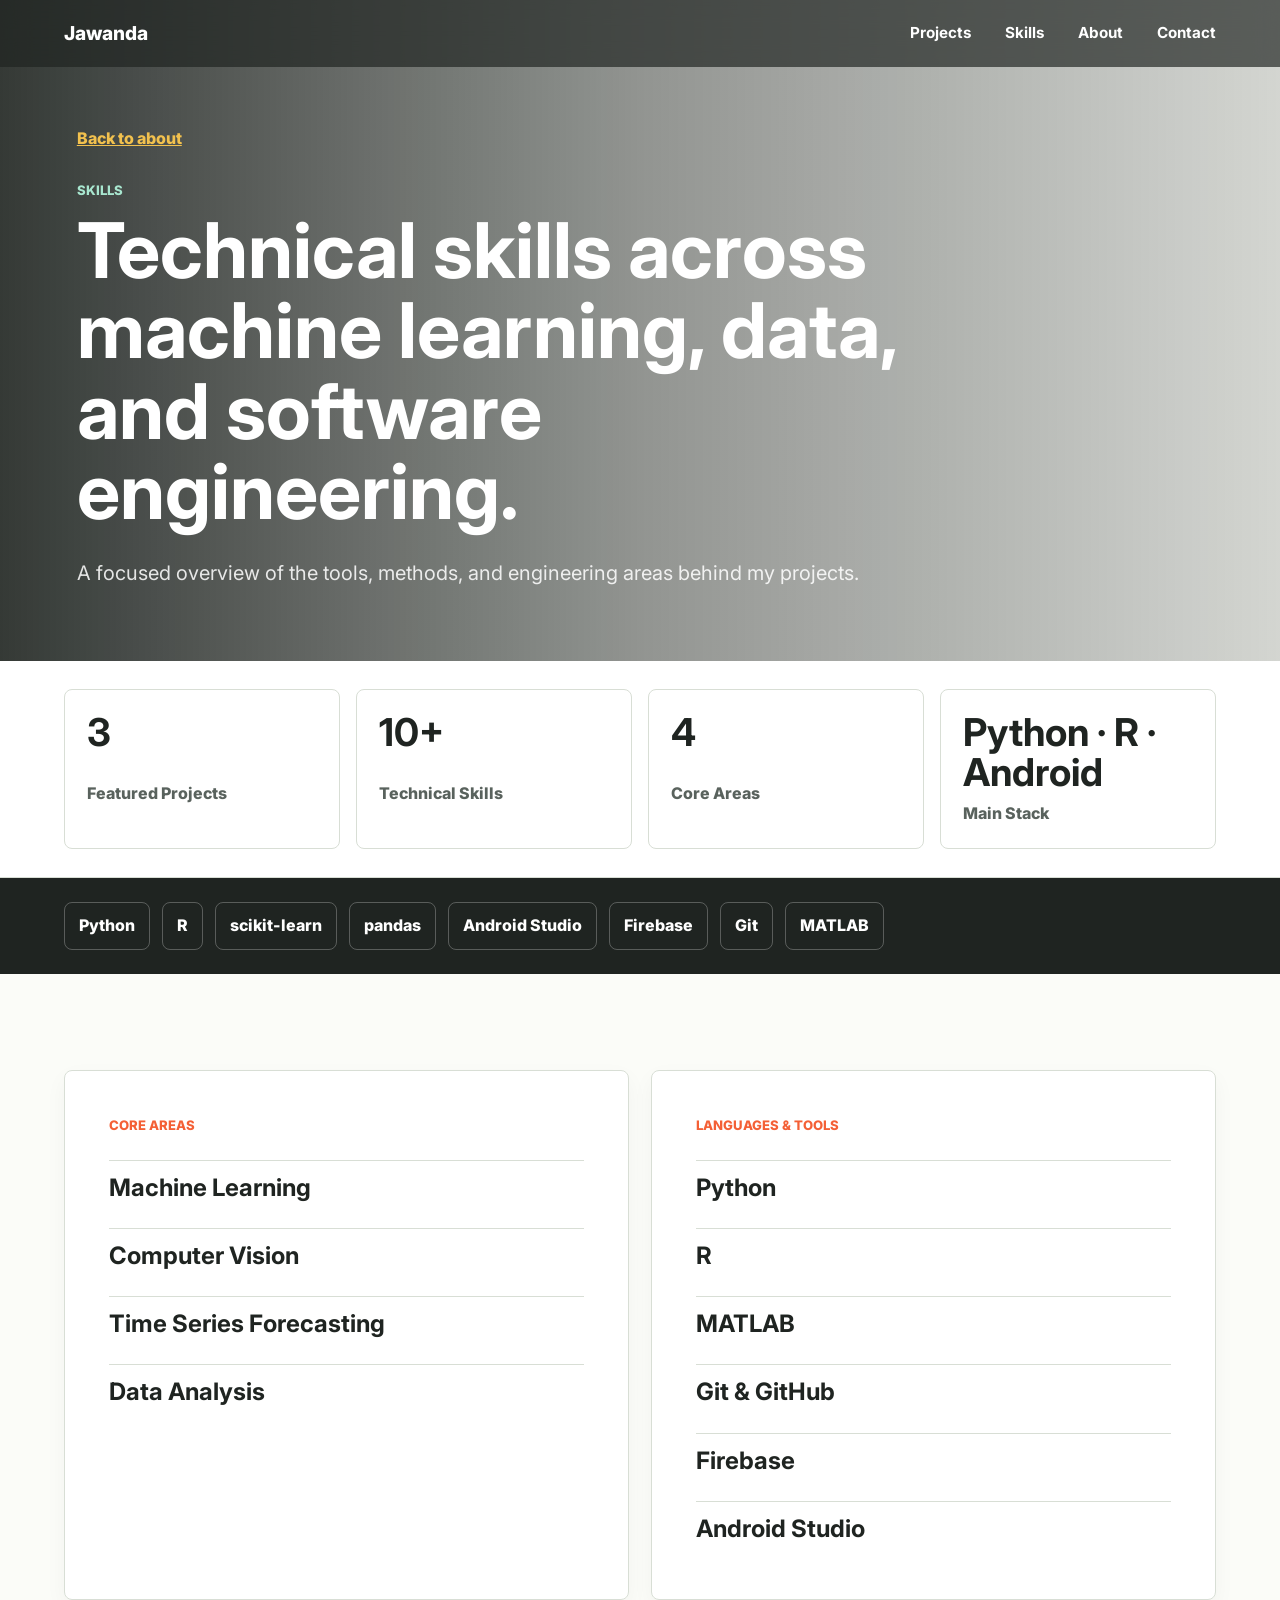
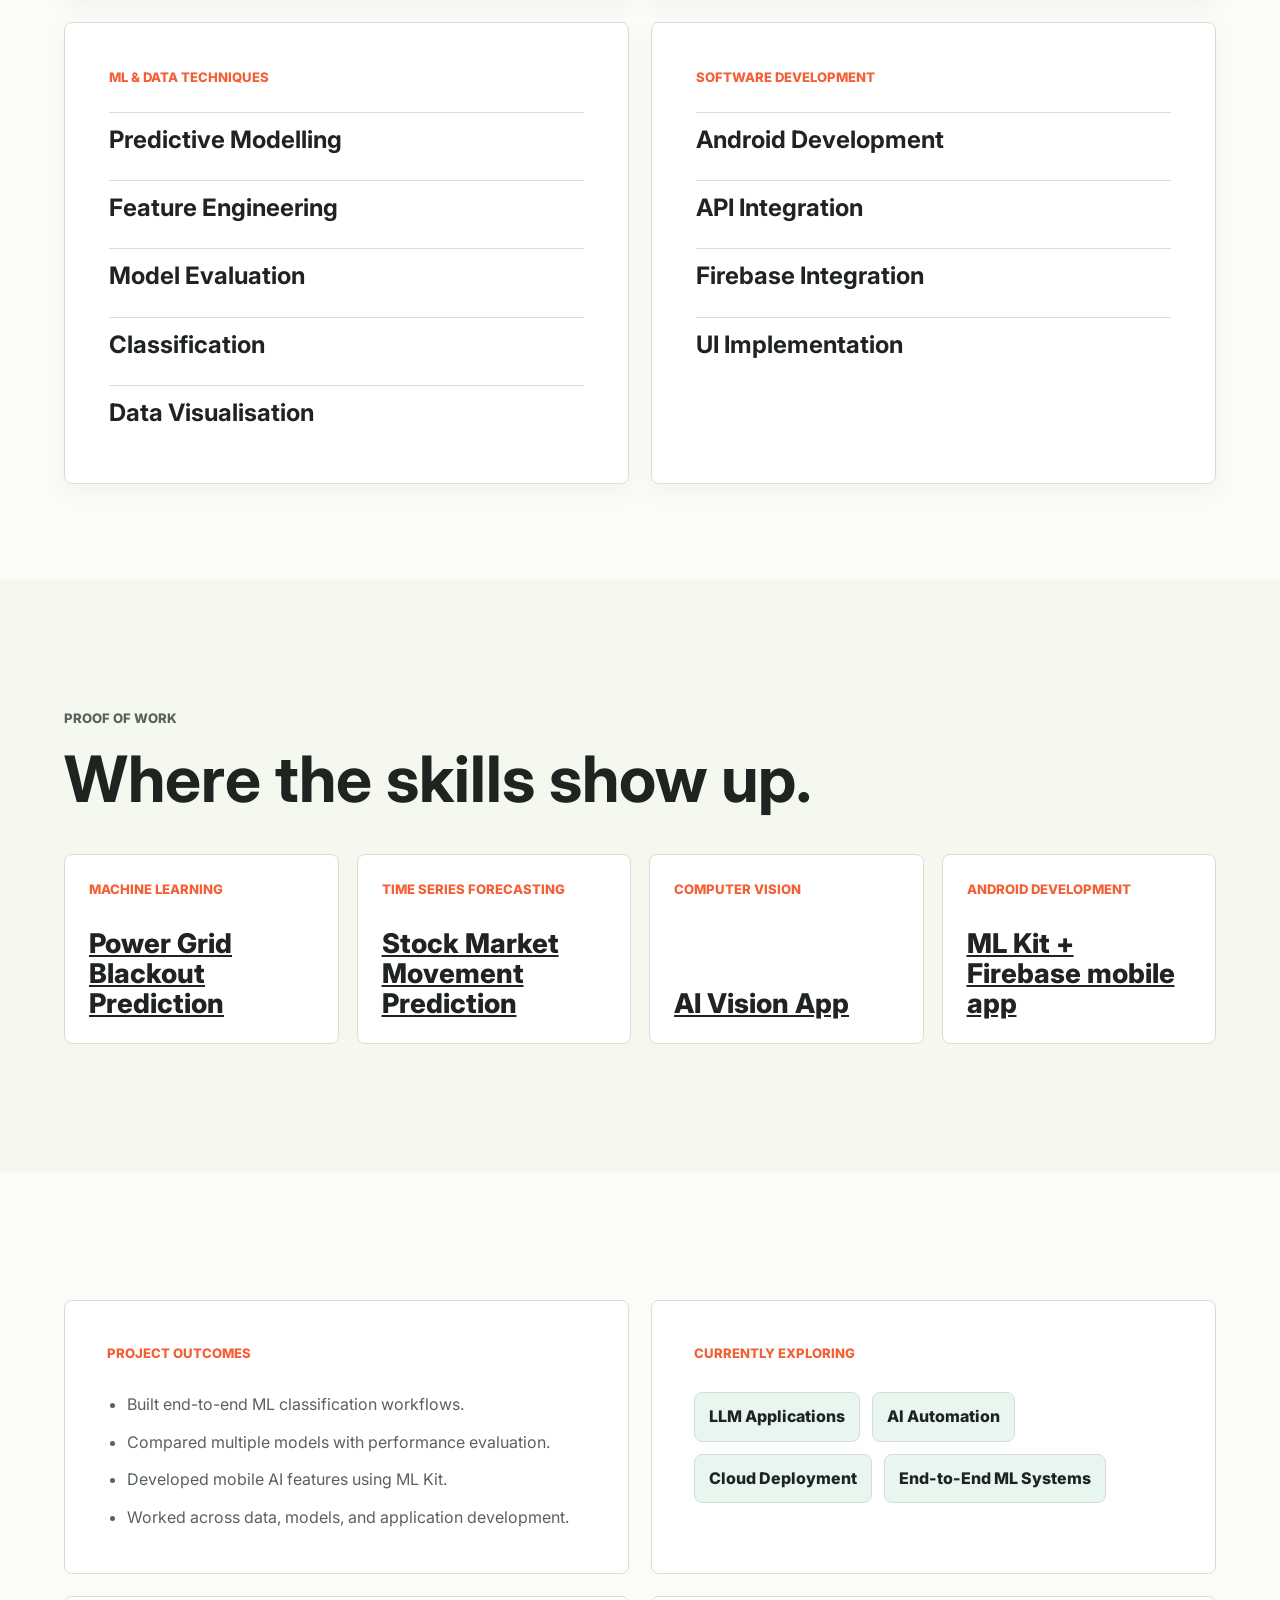
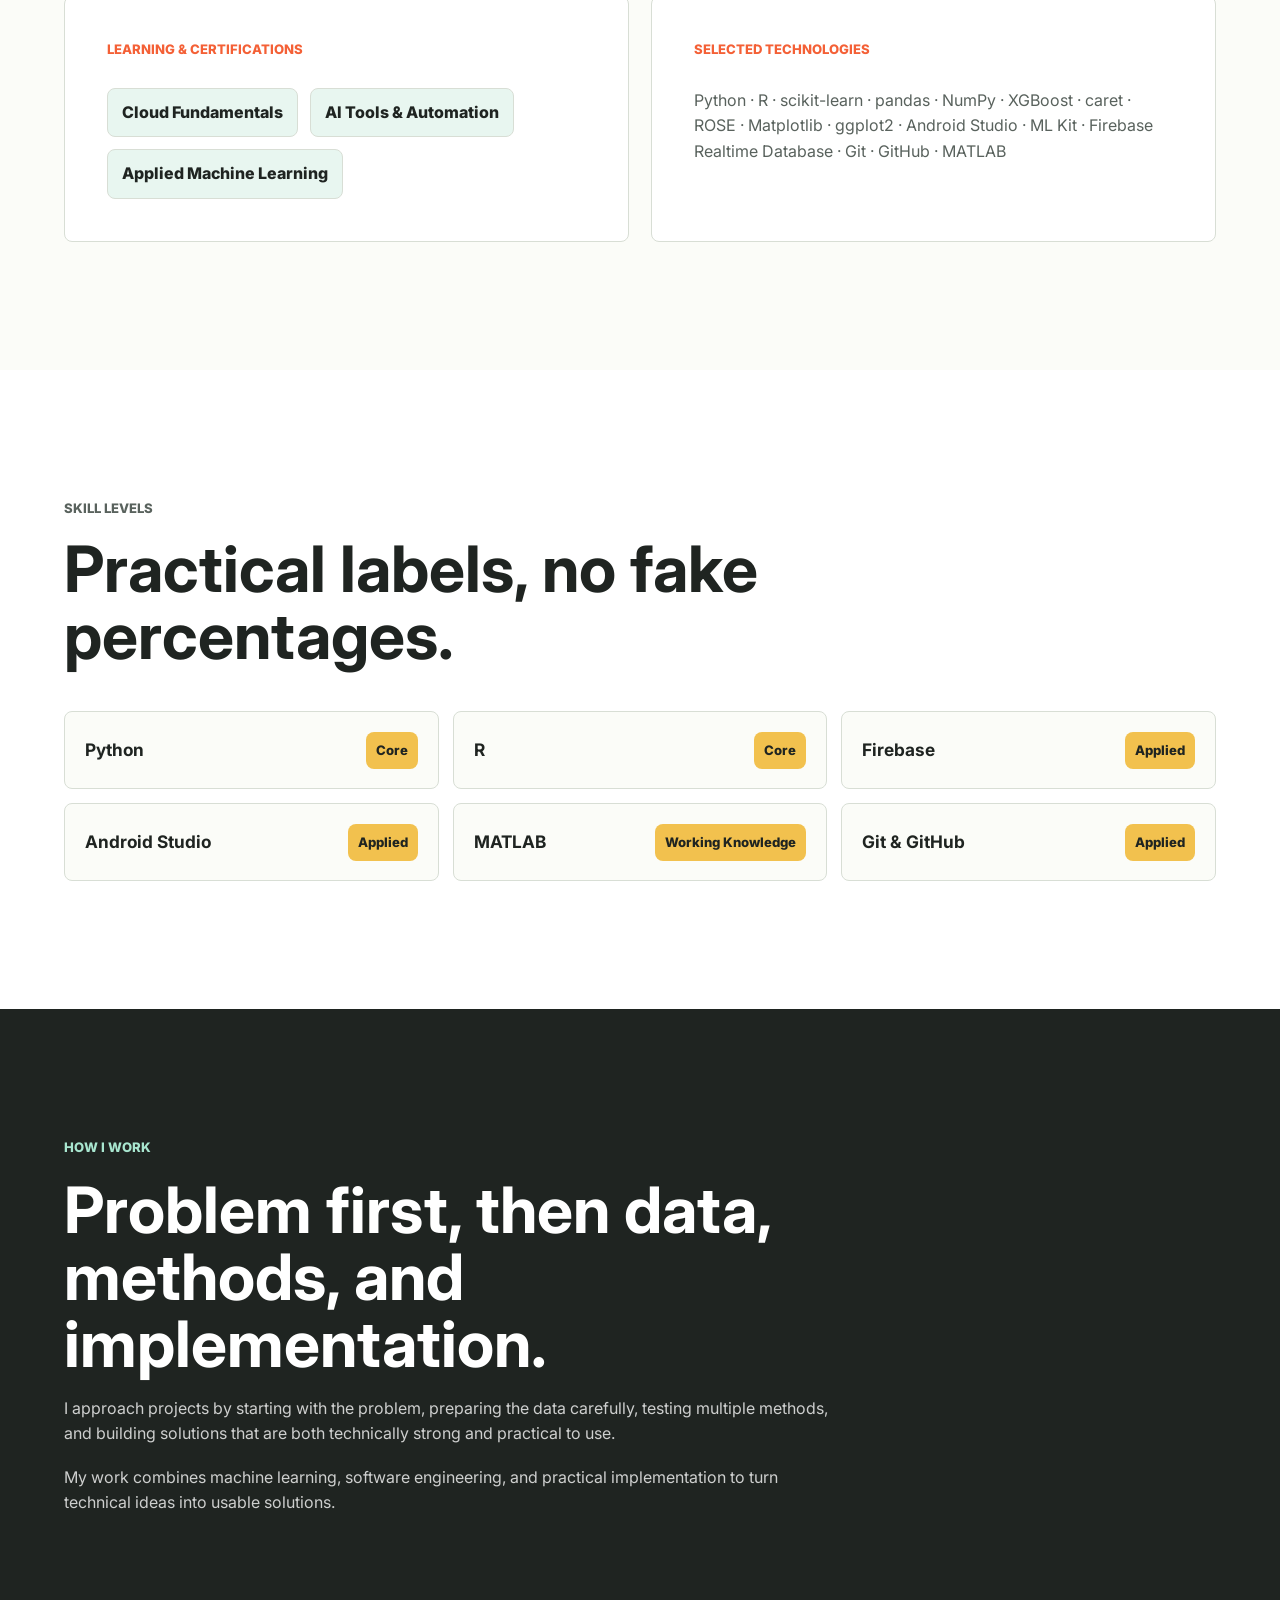
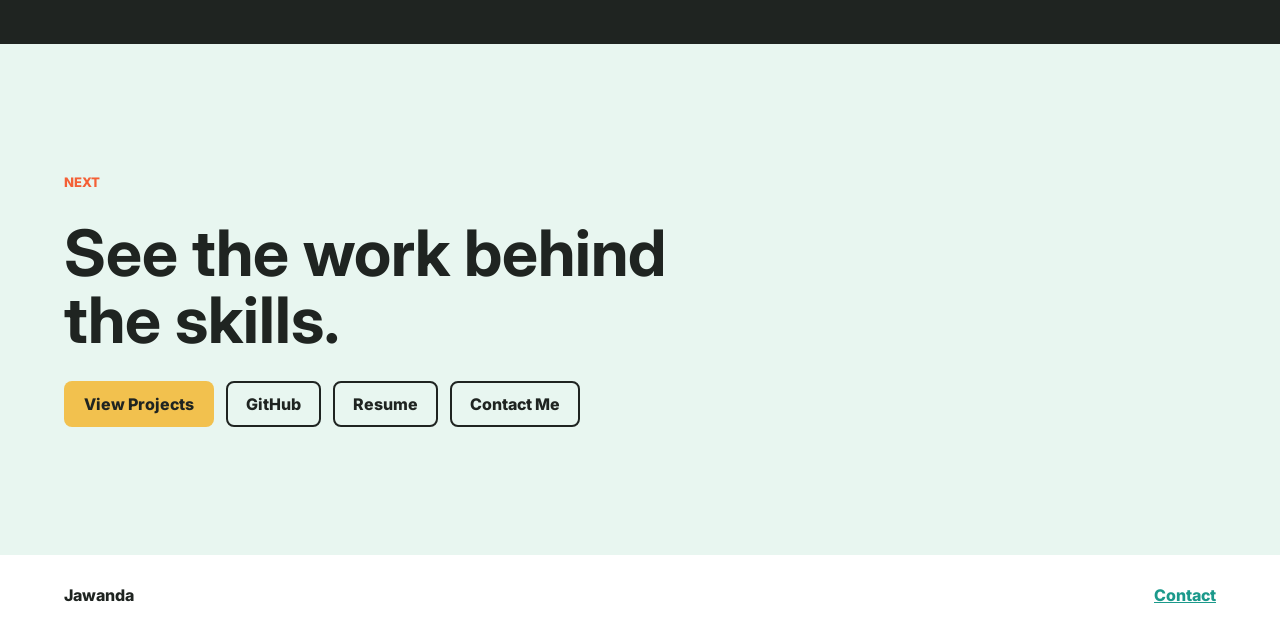
==== skills.html @ 35ede50f "Initial Portfolio Upload" ====
<!DOCTYPE html>
<html lang="en">
  <head>
    <meta charset="UTF-8" />
    <meta name="viewport" content="width=device-width, initial-scale=1.0" />
    <meta
      name="description"
      content="Skills and technical areas for Gurkeerat Jawanda's portfolio."
    />
    <title>Skills | Gurkeerat Jawanda</title>
    <link rel="preconnect" href="https://fonts.googleapis.com" />
    <link rel="preconnect" href="https://fonts.gstatic.com" crossorigin />
    <link
      href="https://fonts.googleapis.com/css2?family=Inter:wght@400;600;700;800&display=swap"
      rel="stylesheet"
    />
    <link rel="stylesheet" href="styles.css" />
  </head>
  <body>
    <header class="site-header">
      <a class="brand" href="index.html" aria-label="Gurkeerat Jawanda portfolio home">Jawanda</a>
      <button class="menu-toggle" type="button" aria-expanded="false" aria-controls="site-nav">
        Menu
      </button>
      <nav class="site-nav" id="site-nav" aria-label="Primary navigation">
        <a href="index.html#work">Projects</a>
        <a href="skills.html">Skills</a>
        <a href="index.html#about">About</a>
        <a href="index.html#contact">Contact</a>
      </nav>
    </header>

    <main>
      <section class="skills-hero">
        <div class="skills-hero-content">
          <a class="back-link" href="index.html#about">Back to about</a>
          <p class="eyebrow">Skills</p>
          <h1>Technical skills across machine learning, data, and software engineering.</h1>
          <p class="hero-text">
            A focused overview of the tools, methods, and engineering areas behind my projects.
          </p>
        </div>
      </section>

      <section class="skills-stats" aria-label="Skills snapshot">
        <div>
          <strong>3</strong>
          <span>Featured Projects</span>
        </div>
        <div>
          <strong>10+</strong>
          <span>Technical Skills</span>
        </div>
        <div>
          <strong>4</strong>
          <span>Core Areas</span>
        </div>
        <div>
          <strong>Python · R · Android</strong>
          <span>Main Stack</span>
        </div>
      </section>

      <section class="stack-strip" aria-label="Main technology stack">
        <span>Python</span>
        <span>R</span>
        <span>scikit-learn</span>
        <span>pandas</span>
        <span>Android Studio</span>
        <span>Firebase</span>
        <span>Git</span>
        <span>MATLAB</span>
      </section>

      <section class="skills-page-section" aria-label="Skills details">
        <article class="skill-card">
          <p class="label">Core Areas</p>
          <h3>Machine Learning</h3>
          <h3>Computer Vision</h3>
          <h3>Time Series Forecasting</h3>
          <h3>Data Analysis</h3>
        </article>

        <article class="skill-card">
          <p class="label">Languages &amp; Tools</p>
          <h3>Python</h3>
          <h3>R</h3>
          <h3>MATLAB</h3>
          <h3>Git &amp; GitHub</h3>
          <h3>Firebase</h3>
          <h3>Android Studio</h3>
        </article>

        <article class="skill-card">
          <p class="label">ML &amp; Data Techniques</p>
          <h3>Predictive Modelling</h3>
          <h3>Feature Engineering</h3>
          <h3>Model Evaluation</h3>
          <h3>Classification</h3>
          <h3>Data Visualisation</h3>
        </article>

        <article class="skill-card">
          <p class="label">Software Development</p>
          <h3>Android Development</h3>
          <h3>API Integration</h3>
          <h3>Firebase Integration</h3>
          <h3>UI Implementation</h3>
        </article>
      </section>

      <section class="proof-section" aria-label="Proof of work">
        <div class="section-heading">
          <p class="eyebrow">Proof of Work</p>
          <h2>Where the skills show up.</h2>
        </div>
        <div class="proof-grid">
          <article class="proof-item">
            <span>Machine Learning</span>
            <a href="power-grid-blackout-prediction.html">Power Grid Blackout Prediction</a>
          </article>
          <article class="proof-item">
            <span>Time Series Forecasting</span>
            <a href="stock-market-movement-prediction.html">Stock Market Movement Prediction</a>
          </article>
          <article class="proof-item">
            <span>Computer Vision</span>
            <a href="ai-vision-barcode-text-recognition-app.html">AI Vision App</a>
          </article>
          <article class="proof-item">
            <span>Android Development</span>
            <a href="ai-vision-barcode-text-recognition-app.html">ML Kit + Firebase mobile app</a>
          </article>
        </div>
      </section>

      <section class="skills-expanded" aria-label="Expanded skills">
        <article class="outcomes-block">
          <p class="eyebrow">Project Outcomes</p>
          <ul>
            <li>Built end-to-end ML classification workflows.</li>
            <li>Compared multiple models with performance evaluation.</li>
            <li>Developed mobile AI features using ML Kit.</li>
            <li>Worked across data, models, and application development.</li>
          </ul>
        </article>

        <article class="exploring-block">
          <p class="eyebrow">Currently Exploring</p>
          <div class="mini-tags">
            <span>LLM Applications</span>
            <span>AI Automation</span>
            <span>Cloud Deployment</span>
            <span>End-to-End ML Systems</span>
          </div>
        </article>

        <article class="learning-block">
          <p class="eyebrow">Learning &amp; Certifications</p>
          <div class="mini-tags">
            <span>Cloud Fundamentals</span>
            <span>AI Tools &amp; Automation</span>
            <span>Applied Machine Learning</span>
          </div>
        </article>

        <article class="selected-tech-block">
          <p class="eyebrow">Selected Technologies</p>
          <p>
            Python · R · scikit-learn · pandas · NumPy · XGBoost · caret · ROSE · Matplotlib ·
            ggplot2 · Android Studio · ML Kit · Firebase Realtime Database · Git · GitHub ·
            MATLAB
          </p>
        </article>
      </section>

      <section class="skill-levels" aria-label="Skill levels">
        <div class="section-heading">
          <p class="eyebrow">Skill Levels</p>
          <h2>Practical labels, no fake percentages.</h2>
        </div>
        <div class="level-list">
          <div><strong>Python</strong><span>Core</span></div>
          <div><strong>R</strong><span>Core</span></div>
          <div><strong>Firebase</strong><span>Applied</span></div>
          <div><strong>Android Studio</strong><span>Applied</span></div>
          <div><strong>MATLAB</strong><span>Working Knowledge</span></div>
          <div><strong>Git &amp; GitHub</strong><span>Applied</span></div>
        </div>
      </section>

      <section class="how-i-work" aria-label="How I work">
        <p class="eyebrow">How I Work</p>
        <h2>Problem first, then data, methods, and implementation.</h2>
        <p>
          I approach projects by starting with the problem, preparing the data carefully, testing
          multiple methods, and building solutions that are both technically strong and practical
          to use.
        </p>
        <p>
          My work combines machine learning, software engineering, and practical implementation to
          turn technical ideas into usable solutions.
        </p>
      </section>

      <section class="skills-cta" aria-label="Next steps">
        <p class="eyebrow">Next</p>
        <h2>See the work behind the skills.</h2>
        <div class="hero-actions">
          <a class="button primary" href="index.html#work">View Projects</a>
          <a class="button secondary" href="https://github.com/" target="_blank" rel="noreferrer"
            >GitHub</a
          >
          <a class="button secondary" href="resume.pdf">Resume</a>
          <a class="button secondary" href="index.html#contact">Contact Me</a>
        </div>
      </section>
    </main>

    <footer class="site-footer">
      <span>Jawanda</span>
      <a href="index.html#contact">Contact</a>
    </footer>

    <script src="script.js"></script>
  </body>
</html>
---- styles.css ----
:root {
  --ink: #1f2421;
  --muted: #59625d;
  --paper: #fbfcf8;
  --line: #d8ded5;
  --mint: #a8e6cf;
  --teal: #1b998b;
  --coral: #f46036;
  --gold: #f2c14e;
  --white: #ffffff;
}

* {
  box-sizing: border-box;
}

html {
  scroll-behavior: smooth;
}

body {
  margin: 0;
  font-family: "Inter", Arial, sans-serif;
  color: var(--ink);
  background: var(--paper);
  line-height: 1.6;
}

img {
  display: block;
  max-width: 100%;
}

a {
  color: inherit;
}

.site-header {
  position: fixed;
  top: 0;
  left: 0;
  z-index: 10;
  display: flex;
  align-items: center;
  justify-content: space-between;
  width: 100%;
  padding: 18px clamp(20px, 5vw, 72px);
  color: var(--white);
  background: rgba(31, 36, 33, 0.68);
  backdrop-filter: blur(14px);
}

.brand {
  font-size: clamp(1rem, 3vw, 1.2rem);
  font-weight: 800;
  text-decoration: none;
}

.site-nav {
  display: flex;
  gap: clamp(16px, 4vw, 34px);
  align-items: center;
}

.site-nav a {
  font-size: 0.95rem;
  font-weight: 700;
  text-decoration: none;
}

.site-nav a:hover,
.site-nav a:focus-visible {
  color: var(--mint);
}

.menu-toggle {
  display: none;
  min-height: 40px;
  padding: 0 14px;
  font: inherit;
  font-weight: 700;
  color: var(--white);
  background: transparent;
  border: 1px solid rgba(255, 255, 255, 0.55);
  border-radius: 8px;
}

.hero {
  min-height: 86vh;
  display: grid;
  align-items: end;
  padding: 120px clamp(20px, 6vw, 92px) 78px;
  color: var(--white);
  background:
    linear-gradient(90deg, rgba(31, 36, 33, 0.88), rgba(31, 36, 33, 0.48), rgba(31, 36, 33, 0.18)),
    url("assets/images/hero-office.jpg") center/cover;
}

.hero-content {
  width: min(780px, 100%);
}

.eyebrow {
  margin: 0 0 10px;
  font-size: 0.82rem;
  font-weight: 800;
  letter-spacing: 0;
  text-transform: uppercase;
  color: var(--coral);
}

.hero .eyebrow {
  color: var(--mint);
}

h1,
h2,
h3,
p {
  overflow-wrap: anywhere;
}

h1,
h2,
h3 {
  margin: 0;
  line-height: 1.05;
}

h1 {
  max-width: 15ch;
  font-size: clamp(2.2rem, 6.5vw, 4.8rem);
}

h2 {
  font-size: clamp(2rem, 5vw, 4.4rem);
}

h3 {
  font-size: 1.5rem;
}

.hero-text {
  max-width: 64ch;
  margin: 24px 0 0;
  font-size: clamp(1rem, 2vw, 1.25rem);
  color: rgba(255, 255, 255, 0.86);
}

.hero-actions,
.contact-actions {
  display: flex;
  flex-wrap: wrap;
  gap: 12px;
  margin-top: 32px;
}

.button {
  display: inline-flex;
  align-items: center;
  justify-content: center;
  min-height: 46px;
  padding: 0 18px;
  font-weight: 800;
  text-decoration: none;
  border: 2px solid transparent;
  border-radius: 8px;
}

.button.primary {
  color: var(--ink);
  background: var(--gold);
}

.button.secondary {
  color: inherit;
  border-color: currentColor;
}

.button:hover,
.button:focus-visible {
  transform: translateY(-2px);
}

.intro-band {
  padding: 26px clamp(20px, 5vw, 72px);
  background: var(--white);
  border-bottom: 1px solid var(--line);
}

.intro-inner {
  display: grid;
  grid-template-columns: minmax(180px, 260px) minmax(0, 1fr) auto;
  gap: clamp(20px, 4vw, 46px);
  align-items: center;
}

.intro-inner img {
  width: 100%;
  aspect-ratio: 4 / 3;
  object-fit: cover;
  border-radius: 8px;
}

.intro-inner h2 {
  max-width: 18ch;
  font-size: clamp(1.8rem, 4vw, 3.6rem);
}

.stats {
  display: grid;
  gap: 12px;
  min-width: 150px;
}

.stats span {
  display: grid;
  padding: 12px 0;
  border-top: 1px solid var(--line);
}

.stats strong {
  font-size: 1.8rem;
  line-height: 1;
}

.section,
.about-section,
.contact-section {
  padding: clamp(72px, 10vw, 132px) clamp(20px, 5vw, 72px);
}

.section-heading {
  display: grid;
  gap: 16px;
  max-width: 760px;
  margin-bottom: 42px;
}

.section-heading p,
.about-copy p,
.contact-section p {
  max-width: 66ch;
  margin: 0;
  color: var(--muted);
}

.project-grid {
  display: grid;
  grid-template-columns: repeat(3, minmax(0, 1fr));
  gap: 22px;
}

.project-card {
  display: grid;
  overflow: hidden;
  min-height: 100%;
  background: var(--white);
  border: 1px solid var(--line);
  border-radius: 8px;
}

.project-card img {
  width: 100%;
  aspect-ratio: 16 / 11;
  object-fit: cover;
}

.project-body {
  display: grid;
  gap: 12px;
  padding: 24px;
}

.project-body p {
  margin: 0;
  color: var(--muted);
}

.project-body a {
  width: fit-content;
  font-weight: 800;
  color: var(--teal);
}

.project-tag {
  font-size: 0.82rem;
  font-weight: 800;
  text-transform: uppercase;
}

.about-section {
  display: grid;
  grid-template-columns: minmax(0, 1.1fr) minmax(260px, 0.9fr);
  gap: clamp(28px, 6vw, 76px);
  align-items: start;
  background: #e8f6f0;
}

.about-copy {
  display: grid;
  gap: 18px;
}

.skills-list {
  display: flex;
  flex-wrap: wrap;
  gap: 12px;
  overflow: hidden;
}

.skills-list span {
  padding: 11px 14px;
  font-weight: 800;
  background: var(--white);
  border: 1px solid var(--line);
  border-radius: 8px;
}

.skills-button {
  flex-basis: 100%;
  width: fit-content;
  margin-top: 14px;
}

.contact-section {
  display: grid;
  grid-template-columns: minmax(0, 1fr) auto;
  gap: 28px;
  align-items: end;
  background: var(--ink);
  color: var(--white);
}

.contact-section p {
  color: rgba(255, 255, 255, 0.78);
}

.project-hero {
  min-height: 72vh;
  display: grid;
  align-items: end;
  padding: 126px clamp(20px, 6vw, 92px) 72px;
  color: var(--white);
  background:
    linear-gradient(90deg, rgba(31, 36, 33, 0.9), rgba(31, 36, 33, 0.5), rgba(31, 36, 33, 0.18)),
    var(--project-image) center/cover;
}

.blackout-hero {
  --project-image: url("assets/images/project-blackout-hero.jpg");
}

.stock-hero {
  --project-image: url("assets/images/project-stock-hero.jpg");
}

.vision-hero {
  --project-image: url("assets/images/project-vision-hero.jpg");
}

.project-hero-content {
  width: min(880px, 100%);
}

.project-hero h1 {
  max-width: 16ch;
}

.project-hero .eyebrow {
  color: var(--mint);
}

.back-link {
  display: inline-flex;
  margin-bottom: 28px;
  font-weight: 800;
  color: var(--gold);
}

.project-detail {
  padding: clamp(72px, 10vw, 132px) clamp(20px, 5vw, 72px);
}

.project-overview {
  display: grid;
  gap: 16px;
  max-width: 860px;
  margin-bottom: 42px;
}

.project-overview p {
  max-width: 74ch;
  margin: 0;
  color: var(--muted);
}

.detail-grid {
  display: grid;
  grid-template-columns: repeat(3, minmax(0, 1fr));
  gap: 20px;
  margin-bottom: clamp(48px, 7vw, 86px);
}

.detail-card {
  display: grid;
  gap: 12px;
  padding: 24px;
  background: var(--white);
  border: 1px solid var(--line);
  border-radius: 8px;
}

.detail-card p {
  margin: 0;
  color: var(--muted);
}

.project-notes {
  display: grid;
  gap: 18px;
  max-width: 840px;
}

.project-notes ul {
  display: grid;
  gap: 12px;
  margin: 0;
  padding-left: 20px;
  color: var(--muted);
}

.skills-hero {
  min-height: 62vh;
  display: grid;
  align-items: end;
  padding: 126px clamp(20px, 6vw, 92px) 72px;
  color: var(--white);
  background:
    linear-gradient(90deg, rgba(31, 36, 33, 0.9), rgba(31, 36, 33, 0.48), rgba(31, 36, 33, 0.18)),
    url("assets/images/skills-hero.jpg") center/cover;
}

.skills-hero-content {
  width: min(920px, 100%);
}

.skills-hero h1 {
  max-width: 17ch;
}

.skills-hero .eyebrow {
  color: var(--mint);
}

.skills-page-section {
  display: grid;
  grid-template-columns: repeat(2, minmax(0, 1fr));
  gap: 22px;
  padding: clamp(56px, 8vw, 96px) clamp(20px, 5vw, 72px);
}

.skills-stats {
  display: grid;
  grid-template-columns: repeat(4, minmax(0, 1fr));
  gap: 16px;
  padding: 28px clamp(20px, 5vw, 72px);
  background: var(--white);
  border-bottom: 1px solid var(--line);
}

.skills-stats div {
  display: grid;
  gap: 8px;
  min-height: 118px;
  padding: 22px;
  background: var(--white);
  border: 1px solid var(--line);
  border-radius: 8px;
}

.skills-stats strong {
  font-size: clamp(1.45rem, 3vw, 2.6rem);
  line-height: 1.05;
}

.skills-stats span {
  font-weight: 800;
  color: var(--muted);
}

.stack-strip {
  display: flex;
  flex-wrap: wrap;
  gap: 12px;
  padding: 24px clamp(20px, 5vw, 72px);
  background: var(--ink);
  color: var(--white);
}

.stack-strip span {
  padding: 10px 14px;
  font-weight: 800;
  border: 1px solid rgba(255, 255, 255, 0.26);
  border-radius: 8px;
}

.skill-card {
  display: grid;
  align-content: start;
  gap: 14px;
  min-height: 340px;
  padding: clamp(24px, 5vw, 44px);
  background: var(--white);
  border: 1px solid var(--line);
  border-radius: 8px;
  box-shadow: 0 8px 22px rgba(31, 36, 33, 0.04);
  opacity: 0;
  translate: 0 18px;
  animation: cardRise 0.7s ease forwards;
  transition:
    transform 0.3s ease,
    box-shadow 0.3s ease,
    border-color 0.3s ease;
}

.skill-card:nth-child(2) {
  animation-delay: 0.08s;
}

.skill-card:nth-child(3) {
  animation-delay: 0.16s;
}

.skill-card:nth-child(4) {
  animation-delay: 0.24s;
}

.skill-card:hover {
  transform: translateY(-6px);
  box-shadow: 0 18px 40px rgba(31, 36, 33, 0.08);
  border-color: rgba(31, 36, 33, 0.18);
}

.skill-card .label {
  margin: 0 0 10px;
  font-size: 0.82rem;
  font-weight: 800;
  letter-spacing: 0;
  text-transform: uppercase;
  color: var(--coral);
}

.skill-card h3 {
  padding: 14px 0;
  border-top: 1px solid var(--line);
}

.proof-section,
.skills-expanded,
.skill-levels {
  padding: clamp(72px, 10vw, 132px) clamp(20px, 5vw, 72px);
}

.proof-section {
  background: #f5f8ef;
}

.proof-grid {
  display: grid;
  grid-template-columns: repeat(4, minmax(0, 1fr));
  gap: 18px;
}

.proof-item {
  display: grid;
  gap: 18px;
  min-height: 190px;
  padding: 24px;
  background: var(--white);
  border: 1px solid var(--line);
  border-radius: 8px;
  transition:
    transform 0.3s ease,
    box-shadow 0.3s ease,
    border-color 0.3s ease;
}

.proof-item:hover {
  transform: translateY(-6px);
  box-shadow: 0 18px 40px rgba(31, 36, 33, 0.08);
  border-color: rgba(31, 36, 33, 0.18);
}

.proof-item span {
  font-size: 0.82rem;
  font-weight: 800;
  text-transform: uppercase;
  color: var(--coral);
}

.proof-item a {
  align-self: end;
  font-size: clamp(1.2rem, 2.3vw, 1.7rem);
  font-weight: 800;
  line-height: 1.1;
  color: var(--ink);
}

.skills-expanded {
  display: grid;
  grid-template-columns: repeat(2, minmax(0, 1fr));
  gap: 22px;
  background: var(--paper);
}

.outcomes-block,
.exploring-block,
.learning-block,
.selected-tech-block {
  display: grid;
  align-content: start;
  gap: 18px;
  padding: clamp(24px, 5vw, 42px);
  background: var(--white);
  border: 1px solid var(--line);
  border-radius: 8px;
}

.outcomes-block ul {
  display: grid;
  gap: 12px;
  margin: 0;
  padding-left: 20px;
  color: var(--muted);
}

.selected-tech-block p:not(.eyebrow) {
  margin: 0;
  color: var(--muted);
}

.mini-tags {
  display: flex;
  flex-wrap: wrap;
  gap: 12px;
}

.mini-tags span {
  padding: 11px 14px;
  font-weight: 800;
  background: #e8f6f0;
  border: 1px solid var(--line);
  border-radius: 8px;
}

.skill-levels {
  background: var(--white);
}

.level-list {
  display: grid;
  grid-template-columns: repeat(3, minmax(0, 1fr));
  gap: 14px;
}

.level-list div {
  display: flex;
  align-items: center;
  justify-content: space-between;
  gap: 18px;
  min-height: 78px;
  padding: 18px 20px;
  background: var(--paper);
  border: 1px solid var(--line);
  border-radius: 8px;
}

.level-list strong {
  font-size: 1.08rem;
}

.level-list span {
  padding: 8px 10px;
  font-size: 0.82rem;
  font-weight: 800;
  color: var(--ink);
  background: var(--gold);
  border-radius: 8px;
}

.how-i-work {
  display: grid;
  gap: 18px;
  padding: clamp(72px, 10vw, 132px) clamp(20px, 5vw, 72px);
  color: var(--white);
  background: var(--ink);
}

.how-i-work .eyebrow {
  color: var(--mint);
}

.how-i-work h2,
.how-i-work p {
  max-width: 780px;
}

.how-i-work p {
  margin: 0;
  color: rgba(255, 255, 255, 0.78);
}

.skills-cta {
  display: grid;
  gap: 16px;
  padding: clamp(72px, 10vw, 132px) clamp(20px, 5vw, 72px);
  background: #e8f6f0;
}

.skills-cta h2 {
  max-width: 16ch;
}

.skills-cta .hero-actions {
  margin-top: 12px;
}

.site-footer {
  display: flex;
  justify-content: space-between;
  gap: 20px;
  padding: 28px clamp(20px, 5vw, 72px);
  font-weight: 800;
  background: var(--white);
}

.site-footer a {
  color: var(--teal);
}

@media (max-width: 880px) {
  .site-header {
    align-items: flex-start;
  }

  .menu-toggle {
    display: inline-flex;
    align-items: center;
  }

  .site-nav {
    position: absolute;
    top: 70px;
    right: 20px;
    display: none;
    min-width: 190px;
    padding: 14px;
    color: var(--ink);
    background: var(--white);
    border: 1px solid var(--line);
    border-radius: 8px;
  }

  .site-nav.is-open {
    display: grid;
  }

  .intro-inner,
  .about-section,
  .contact-section {
    grid-template-columns: 1fr;
  }

  .project-grid {
    grid-template-columns: 1fr;
  }

  .detail-grid {
    grid-template-columns: 1fr;
  }

  .skills-stats,
  .skills-page-section,
  .proof-grid,
  .skills-expanded,
  .level-list {
    grid-template-columns: 1fr 1fr;
  }

  .contact-section {
    align-items: start;
  }
}

@media (max-width: 560px) {
  .site-header {
    padding: 14px 16px;
  }

  .hero {
    min-height: 84vh;
    padding: 98px 20px 54px;
  }

  .project-hero {
    min-height: 66vh;
    padding: 104px 20px 54px;
  }

  .hero-actions,
  .contact-actions {
    align-items: stretch;
    flex-direction: column;
  }

  .button {
    width: 100%;
  }

  .section,
  .about-section,
  .contact-section,
  .project-detail,
  .skills-page-section,
  .proof-section,
  .skills-expanded,
  .skill-levels,
  .how-i-work,
  .skills-cta {
    padding: 58px 20px;
  }

  .skills-stats {
    grid-template-columns: 1fr;
    padding: 20px;
  }

  .proof-grid,
  .skills-expanded,
  .level-list {
    grid-template-columns: 1fr;
  }

  .level-list div {
    align-items: flex-start;
    flex-direction: column;
  }

  .skills-hero {
    min-height: 62vh;
    padding: 104px 20px 54px;
  }

  .skills-button {
    width: 100%;
  }

  .project-body {
    padding: 20px;
  }
}

@keyframes floatSoft {
  0% { translate: 0 0; }
  50% { translate: 0 -7px; }
  100% { translate: 0 0; }
}

@keyframes cardRise {
  to {
    opacity: 1;
    translate: 0 0;
  }
}

.skill-tag {
  display: inline-block;
  animation: floatSoft 4s ease-in-out infinite;
  transition:
    transform 0.25s ease,
    background 0.25s ease;
}

.skill-tag:hover {
  transform: translateY(-3px);
  background: var(--mint);
}

.skill-tag:nth-child(odd) {
  animation-duration: 5s;
}

.skill-tag:nth-child(even) {
  animation-duration: 3.8s;
}

.skill-tag:nth-child(1) { animation-delay: 0s; }
.skill-tag:nth-child(2) { animation-delay: 0.4s; }
.skill-tag:nth-child(3) { animation-delay: 0.8s; }
.skill-tag:nth-child(4) { animation-delay: 1.2s; }
.skill-tag:nth-child(5) { animation-delay: 1.6s; }
.skill-tag:nth-child(6) { animation-delay: 2s; }

.skill-tag {
  transition: transform 0.3s ease, box-shadow 0.3s ease;
}

.skill-tag:hover {
  transform: translateY(-4px) scale(1.03);
  box-shadow: 0 10px 24px rgba(0,0,0,0.08);
}
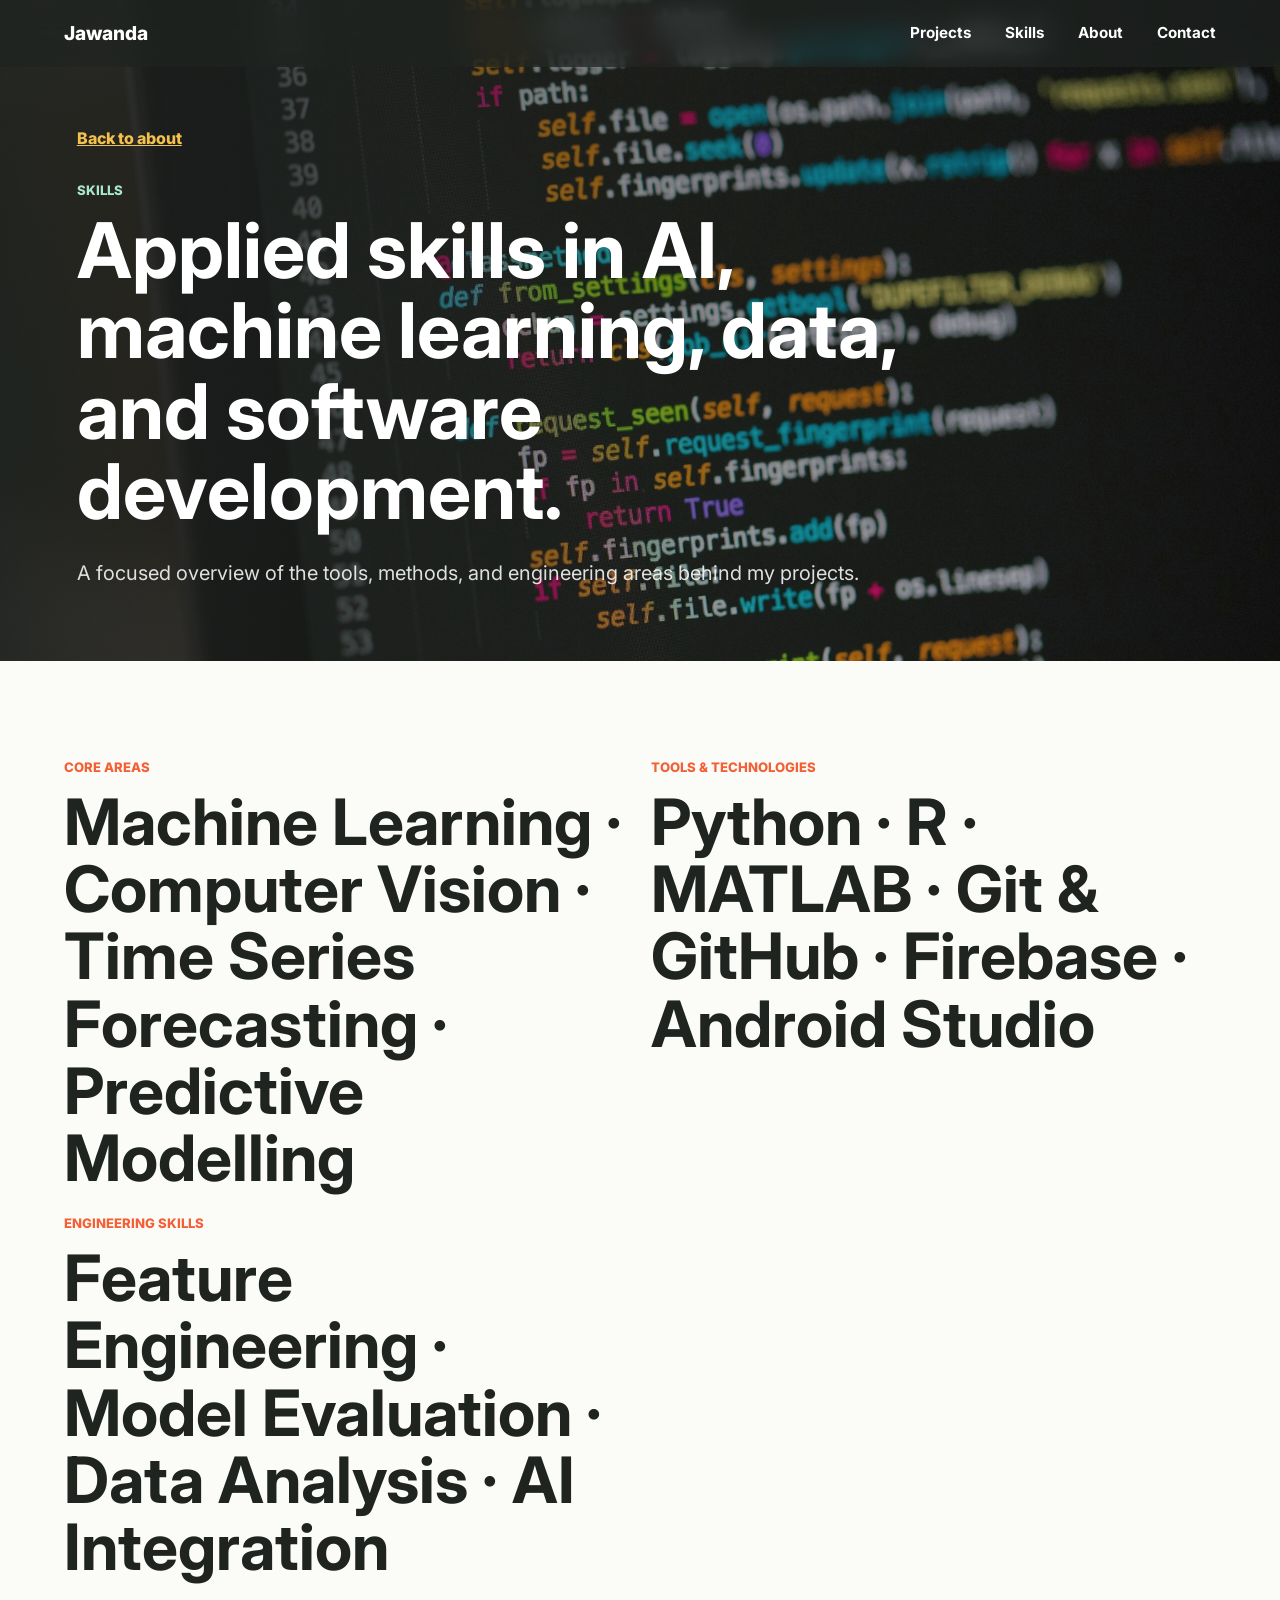
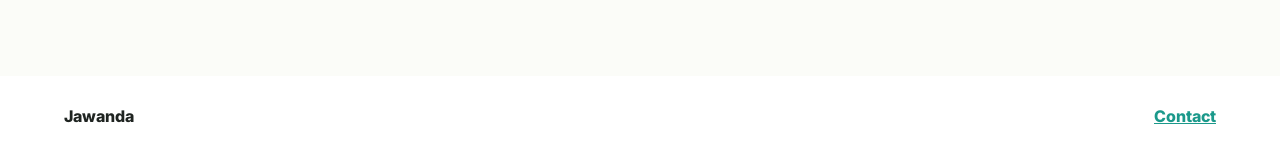
==== commit caa7ebfe: "Fix Skills Button" ====
--- a/skills.html
+++ b/skills.html
@@ -8,6 +8,7 @@
       content="Skills and technical areas for Gurkeerat Jawanda's portfolio."
     />
     <title>Skills | Gurkeerat Jawanda</title>
+    <link rel="preconnect" href="https://images.unsplash.com" />
     <link rel="preconnect" href="https://fonts.googleapis.com" />
     <link rel="preconnect" href="https://fonts.gstatic.com" crossorigin />
     <link
@@ -35,185 +36,28 @@
         <div class="skills-hero-content">
           <a class="back-link" href="index.html#about">Back to about</a>
           <p class="eyebrow">Skills</p>
-          <h1>Technical skills across machine learning, data, and software engineering.</h1>
+          <h1>Applied skills in AI, machine learning, data, and software development.</h1>
           <p class="hero-text">
             A focused overview of the tools, methods, and engineering areas behind my projects.
           </p>
         </div>
       </section>
 
-      <section class="skills-stats" aria-label="Skills snapshot">
-        <div>
-          <strong>3</strong>
-          <span>Featured Projects</span>
-        </div>
-        <div>
-          <strong>10+</strong>
-          <span>Technical Skills</span>
-        </div>
-        <div>
-          <strong>4</strong>
-          <span>Core Areas</span>
-        </div>
-        <div>
-          <strong>Python · R · Android</strong>
-          <span>Main Stack</span>
-        </div>
-      </section>
-
-      <section class="stack-strip" aria-label="Main technology stack">
-        <span>Python</span>
-        <span>R</span>
-        <span>scikit-learn</span>
-        <span>pandas</span>
-        <span>Android Studio</span>
-        <span>Firebase</span>
-        <span>Git</span>
-        <span>MATLAB</span>
-      </section>
-
       <section class="skills-page-section" aria-label="Skills details">
-        <article class="skill-card">
-          <p class="label">Core Areas</p>
-          <h3>Machine Learning</h3>
-          <h3>Computer Vision</h3>
-          <h3>Time Series Forecasting</h3>
-          <h3>Data Analysis</h3>
+        <article class="skills-category">
+          <p class="eyebrow">Core Areas</p>
+          <h2>Machine Learning · Computer Vision · Time Series Forecasting · Predictive Modelling</h2>
         </article>
 
-        <article class="skill-card">
-          <p class="label">Languages &amp; Tools</p>
-          <h3>Python</h3>
-          <h3>R</h3>
-          <h3>MATLAB</h3>
-          <h3>Git &amp; GitHub</h3>
-          <h3>Firebase</h3>
-          <h3>Android Studio</h3>
+        <article class="skills-category">
+          <p class="eyebrow">Tools &amp; Technologies</p>
+          <h2>Python · R · MATLAB · Git &amp; GitHub · Firebase · Android Studio</h2>
         </article>
 
-        <article class="skill-card">
-          <p class="label">ML &amp; Data Techniques</p>
-          <h3>Predictive Modelling</h3>
-          <h3>Feature Engineering</h3>
-          <h3>Model Evaluation</h3>
-          <h3>Classification</h3>
-          <h3>Data Visualisation</h3>
+        <article class="skills-category">
+          <p class="eyebrow">Engineering Skills</p>
+          <h2>Feature Engineering · Model Evaluation · Data Analysis · AI Integration</h2>
         </article>
-
-        <article class="skill-card">
-          <p class="label">Software Development</p>
-          <h3>Android Development</h3>
-          <h3>API Integration</h3>
-          <h3>Firebase Integration</h3>
-          <h3>UI Implementation</h3>
-        </article>
-      </section>
-
-      <section class="proof-section" aria-label="Proof of work">
-        <div class="section-heading">
-          <p class="eyebrow">Proof of Work</p>
-          <h2>Where the skills show up.</h2>
-        </div>
-        <div class="proof-grid">
-          <article class="proof-item">
-            <span>Machine Learning</span>
-            <a href="power-grid-blackout-prediction.html">Power Grid Blackout Prediction</a>
-          </article>
-          <article class="proof-item">
-            <span>Time Series Forecasting</span>
-            <a href="stock-market-movement-prediction.html">Stock Market Movement Prediction</a>
-          </article>
-          <article class="proof-item">
-            <span>Computer Vision</span>
-            <a href="ai-vision-barcode-text-recognition-app.html">AI Vision App</a>
-          </article>
-          <article class="proof-item">
-            <span>Android Development</span>
-            <a href="ai-vision-barcode-text-recognition-app.html">ML Kit + Firebase mobile app</a>
-          </article>
-        </div>
-      </section>
-
-      <section class="skills-expanded" aria-label="Expanded skills">
-        <article class="outcomes-block">
-          <p class="eyebrow">Project Outcomes</p>
-          <ul>
-            <li>Built end-to-end ML classification workflows.</li>
-            <li>Compared multiple models with performance evaluation.</li>
-            <li>Developed mobile AI features using ML Kit.</li>
-            <li>Worked across data, models, and application development.</li>
-          </ul>
-        </article>
-
-        <article class="exploring-block">
-          <p class="eyebrow">Currently Exploring</p>
-          <div class="mini-tags">
-            <span>LLM Applications</span>
-            <span>AI Automation</span>
-            <span>Cloud Deployment</span>
-            <span>End-to-End ML Systems</span>
-          </div>
-        </article>
-
-        <article class="learning-block">
-          <p class="eyebrow">Learning &amp; Certifications</p>
-          <div class="mini-tags">
-            <span>Cloud Fundamentals</span>
-            <span>AI Tools &amp; Automation</span>
-            <span>Applied Machine Learning</span>
-          </div>
-        </article>
-
-        <article class="selected-tech-block">
-          <p class="eyebrow">Selected Technologies</p>
-          <p>
-            Python · R · scikit-learn · pandas · NumPy · XGBoost · caret · ROSE · Matplotlib ·
-            ggplot2 · Android Studio · ML Kit · Firebase Realtime Database · Git · GitHub ·
-            MATLAB
-          </p>
-        </article>
-      </section>
-
-      <section class="skill-levels" aria-label="Skill levels">
-        <div class="section-heading">
-          <p class="eyebrow">Skill Levels</p>
-          <h2>Practical labels, no fake percentages.</h2>
-        </div>
-        <div class="level-list">
-          <div><strong>Python</strong><span>Core</span></div>
-          <div><strong>R</strong><span>Core</span></div>
-          <div><strong>Firebase</strong><span>Applied</span></div>
-          <div><strong>Android Studio</strong><span>Applied</span></div>
-          <div><strong>MATLAB</strong><span>Working Knowledge</span></div>
-          <div><strong>Git &amp; GitHub</strong><span>Applied</span></div>
-        </div>
-      </section>
-
-      <section class="how-i-work" aria-label="How I work">
-        <p class="eyebrow">How I Work</p>
-        <h2>Problem first, then data, methods, and implementation.</h2>
-        <p>
-          I approach projects by starting with the problem, preparing the data carefully, testing
-          multiple methods, and building solutions that are both technically strong and practical
-          to use.
-        </p>
-        <p>
-          My work combines machine learning, software engineering, and practical implementation to
-          turn technical ideas into usable solutions.
-        </p>
-      </section>
-
-      <section class="skills-cta" aria-label="Next steps">
-        <p class="eyebrow">Next</p>
-        <h2>See the work behind the skills.</h2>
-        <div class="hero-actions">
-          <a class="button primary" href="index.html#work">View Projects</a>
-          <a class="button secondary" href="https://github.com/" target="_blank" rel="noreferrer"
-            >GitHub</a
-          >
-          <a class="button secondary" href="resume.pdf">Resume</a>
-          <a class="button secondary" href="index.html#contact">Contact Me</a>
-        </div>
       </section>
     </main>
 
--- a/styles.css
+++ b/styles.css
@@ -93,7 +93,7 @@
   color: var(--white);
   background:
     linear-gradient(90deg, rgba(31, 36, 33, 0.88), rgba(31, 36, 33, 0.48), rgba(31, 36, 33, 0.18)),
-    url("assets/images/hero-office.jpg") center/cover;
+    url("images/hero-office.jpg") center/cover;
 }
 
 .hero-content {
@@ -302,11 +302,17 @@
   gap: 18px;
 }
 
+.skills-panel {
+  display: grid;
+  gap: 22px;
+  align-content: start;
+}
+
 .skills-list {
   display: flex;
   flex-wrap: wrap;
   gap: 12px;
-  overflow: hidden;
+  overflow: visible;
 }
 
 .skills-list span {
@@ -318,9 +324,10 @@
 }
 
 .skills-button {
-  flex-basis: 100%;
+  justify-self: start;
   width: fit-content;
-  margin-top: 14px;
+  position: relative;
+  z-index: 2;
 }
 
 .contact-section {
@@ -348,15 +355,15 @@
 }
 
 .blackout-hero {
-  --project-image: url("assets/images/project-blackout-hero.jpg");
+  --project-image: url("images/project-blackout-hero.jpg");
 }
 
 .stock-hero {
-  --project-image: url("assets/images/project-stock-hero.jpg");
+  --project-image: url("images/project-stock-hero.jpg");
 }
 
 .vision-hero {
-  --project-image: url("assets/images/project-vision-hero.jpg");
+  --project-image: url("images/project-vision-hero.jpg");
 }
 
 .project-hero-content {
@@ -438,7 +445,7 @@
   color: var(--white);
   background:
     linear-gradient(90deg, rgba(31, 36, 33, 0.9), rgba(31, 36, 33, 0.48), rgba(31, 36, 33, 0.18)),
-    url("assets/images/skills-hero.jpg") center/cover;
+    url("images/skills-hero.jpg") center/cover;
 }
 
 .skills-hero-content {
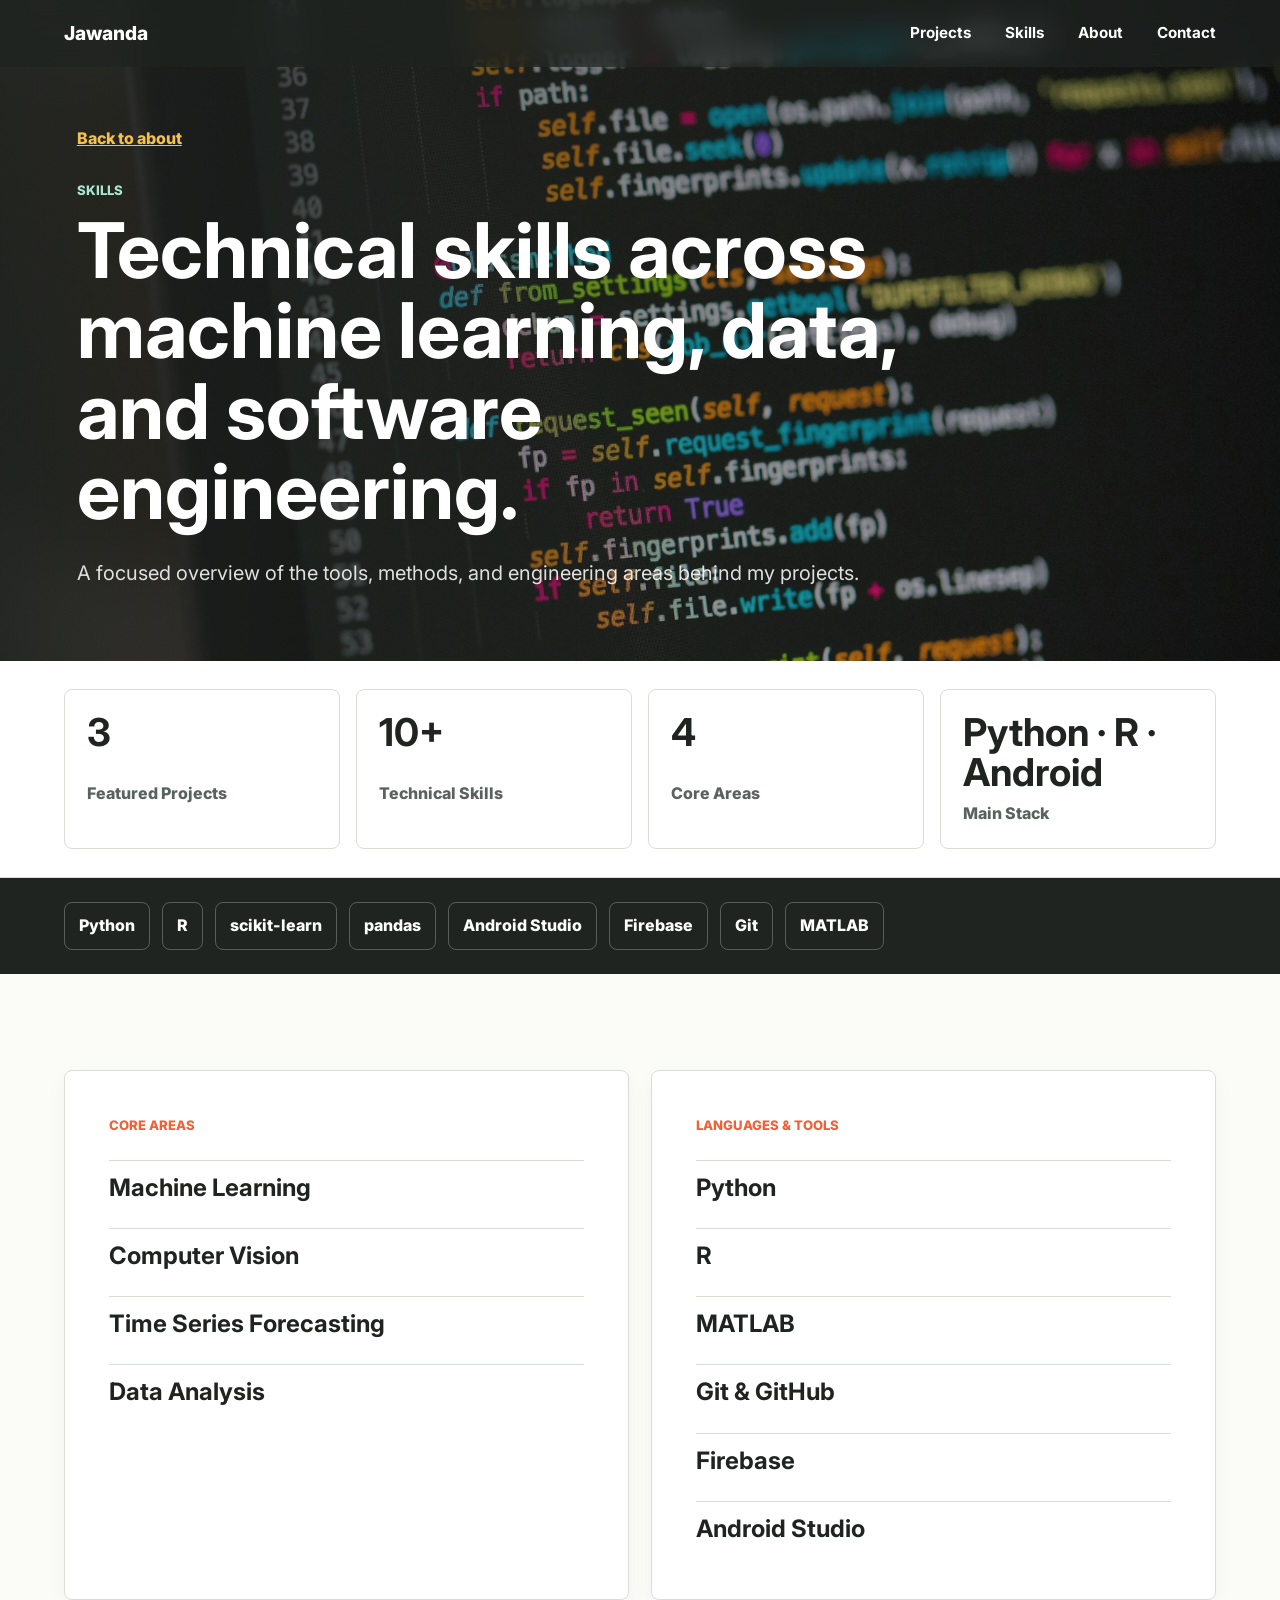
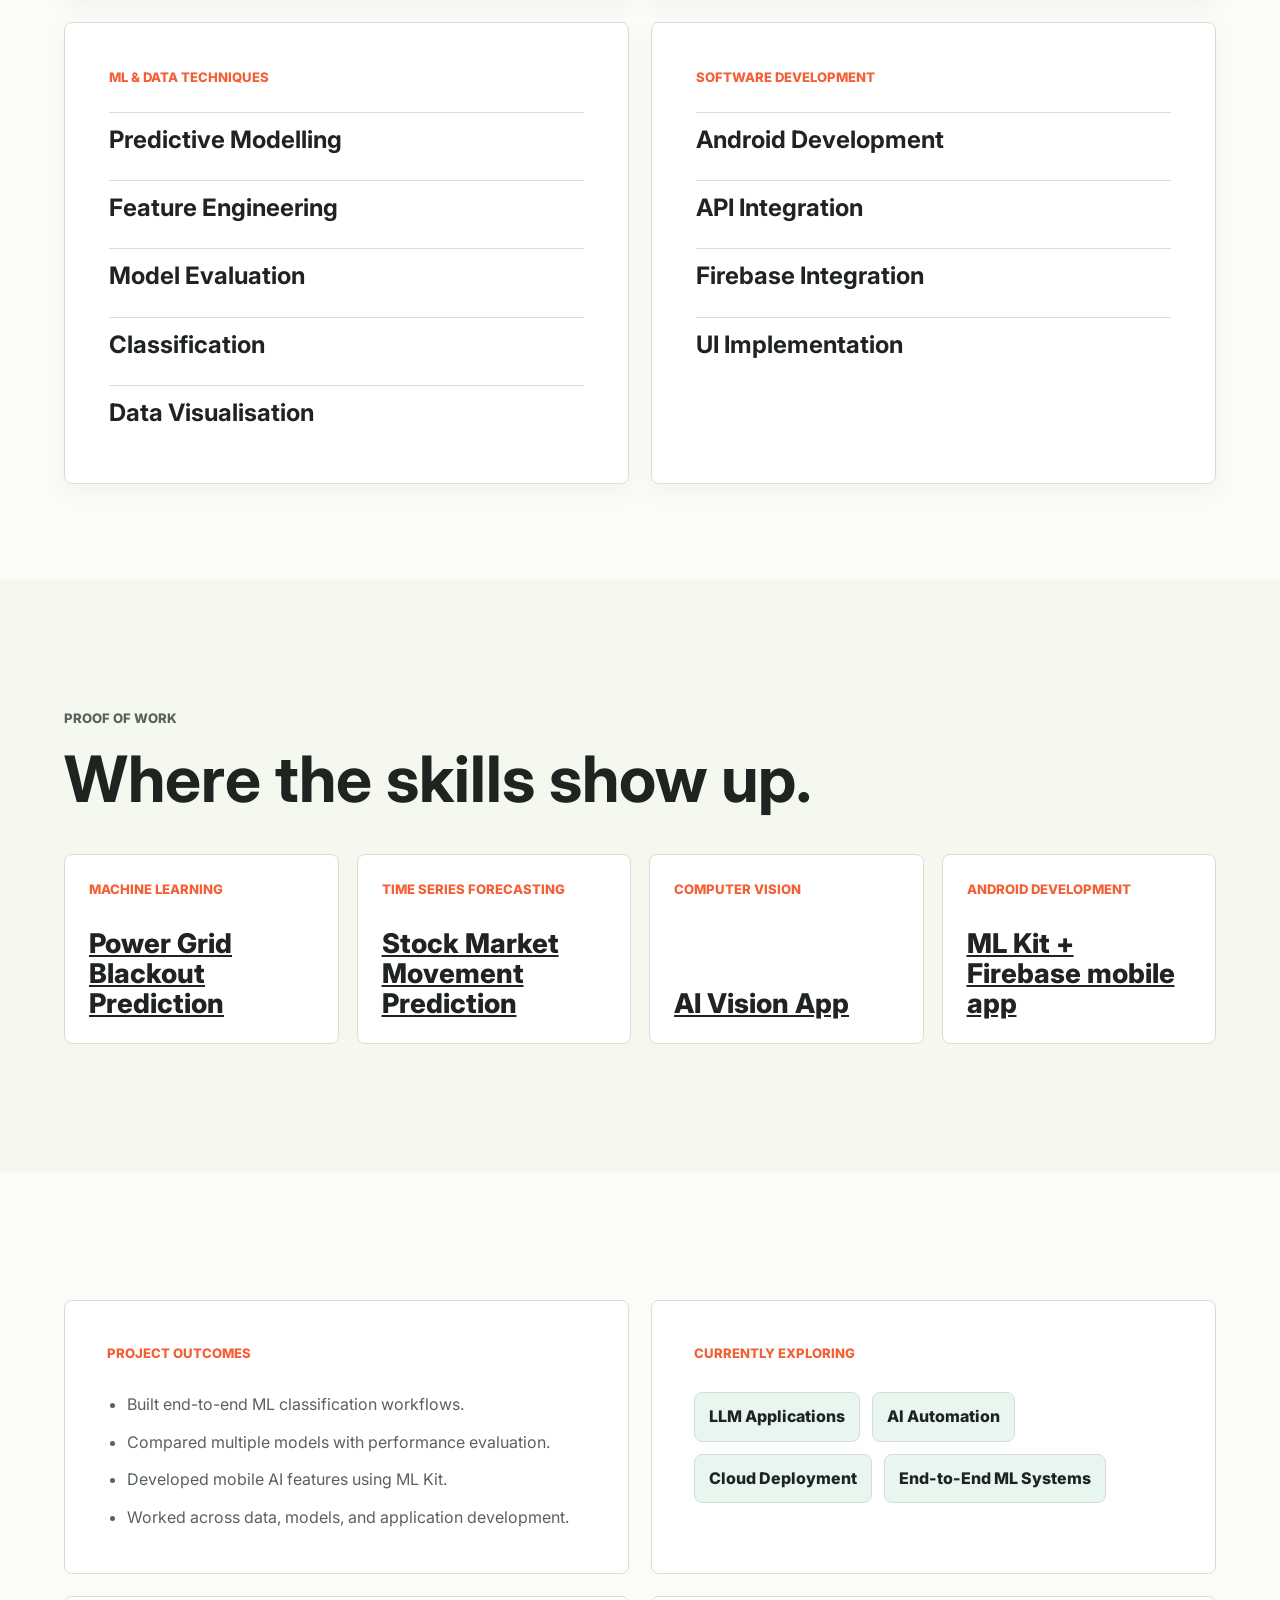
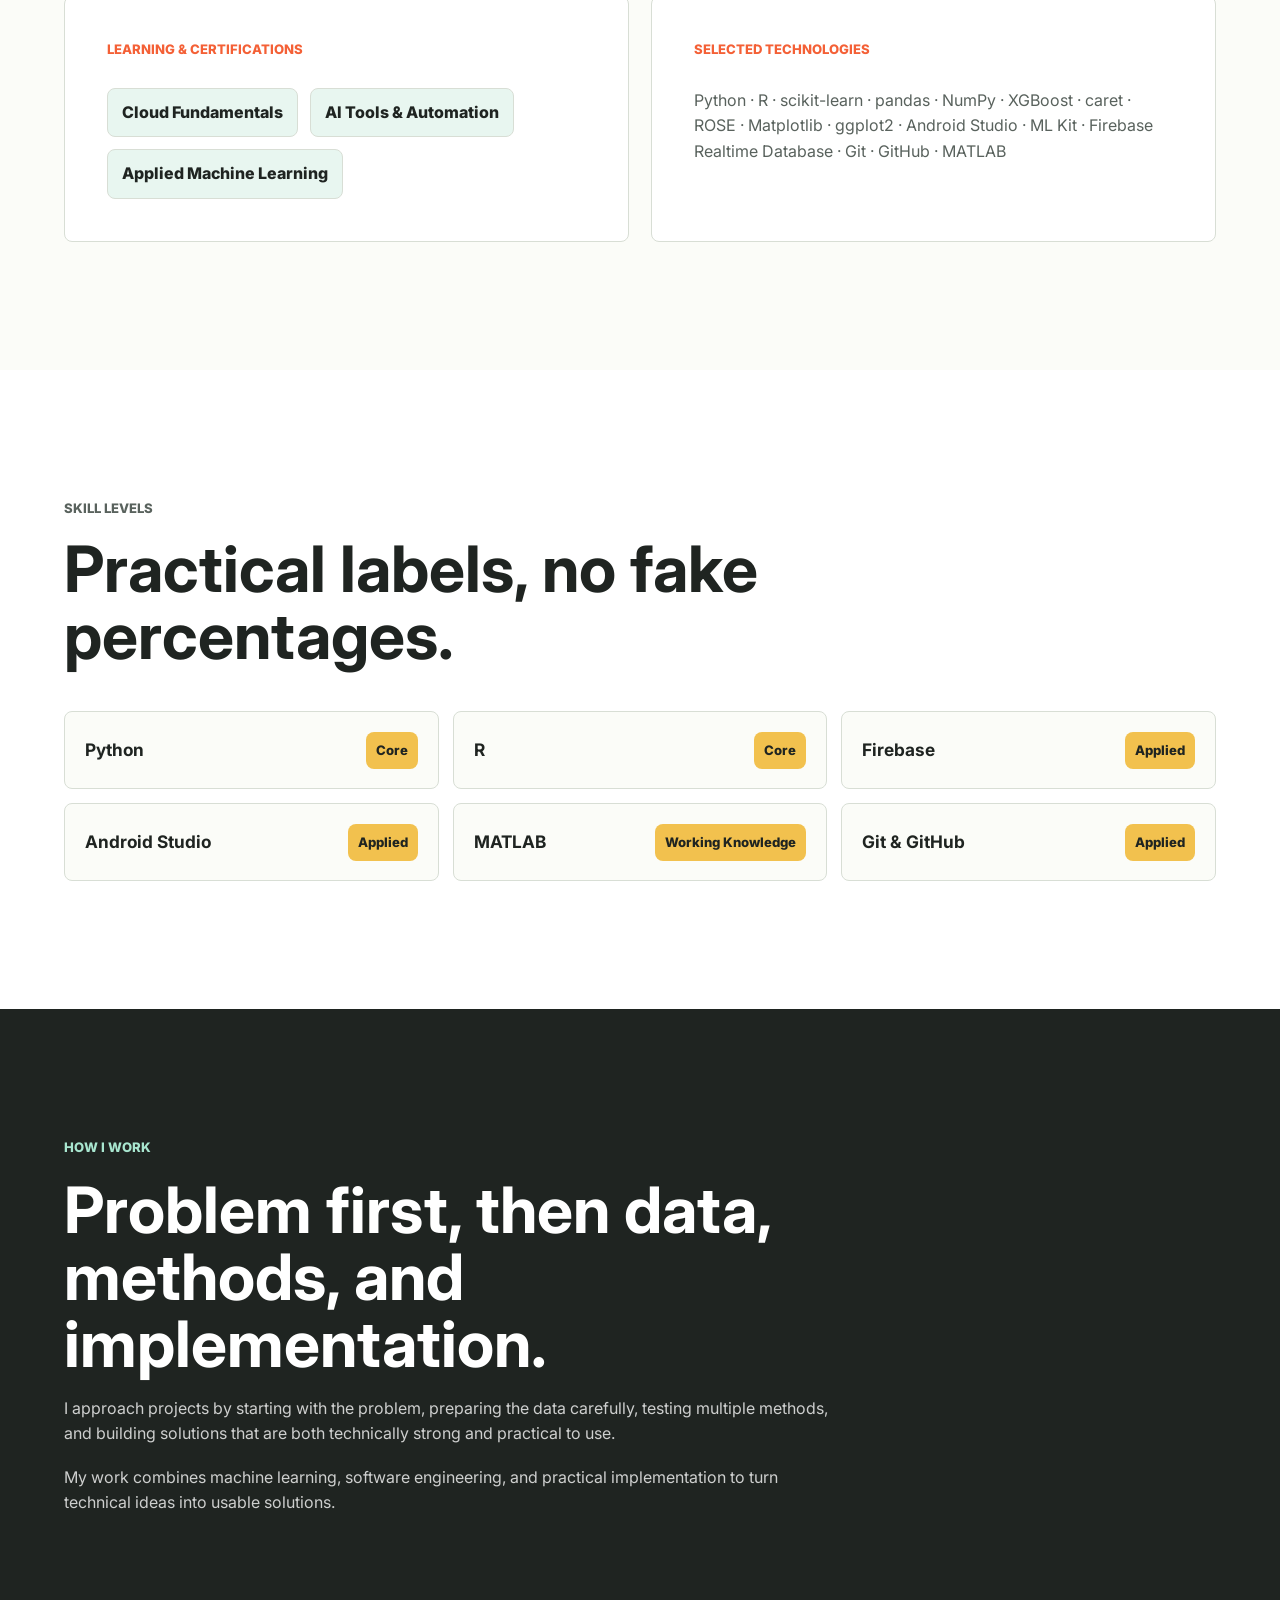
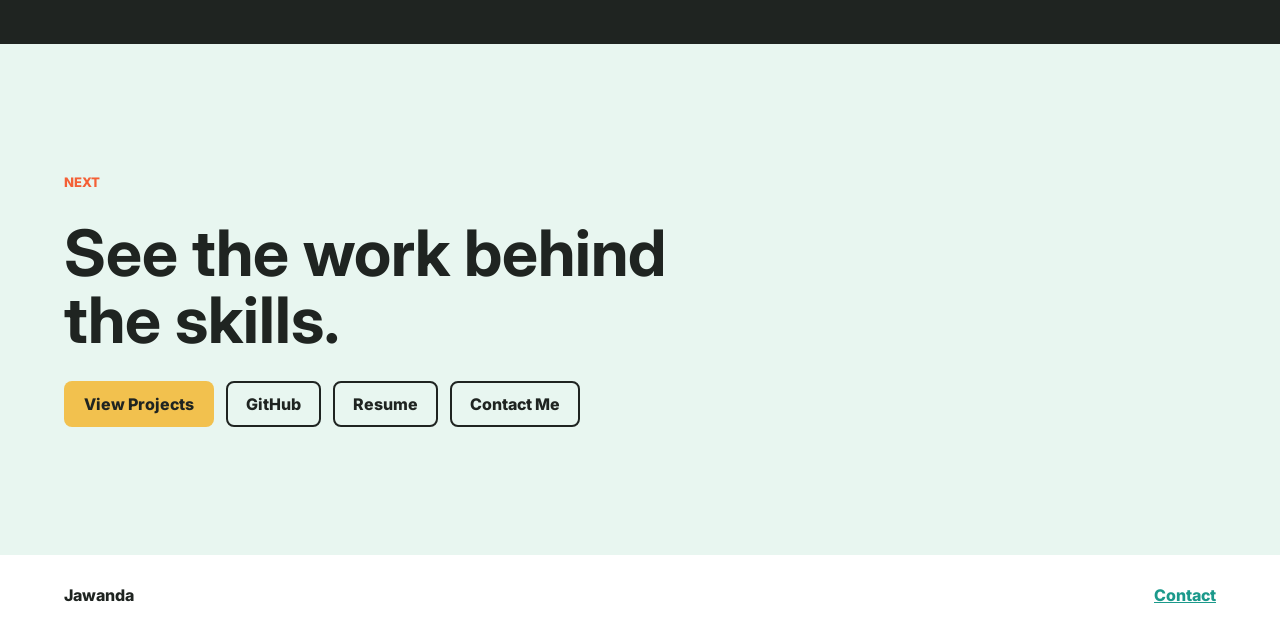
==== commit c5715ac8: "Fixed Skills Website" ====
--- a/skills.html
+++ b/skills.html
@@ -8,7 +8,6 @@
       content="Skills and technical areas for Gurkeerat Jawanda's portfolio."
     />
     <title>Skills | Gurkeerat Jawanda</title>
-    <link rel="preconnect" href="https://images.unsplash.com" />
     <link rel="preconnect" href="https://fonts.googleapis.com" />
     <link rel="preconnect" href="https://fonts.gstatic.com" crossorigin />
     <link
@@ -36,28 +35,185 @@
         <div class="skills-hero-content">
           <a class="back-link" href="index.html#about">Back to about</a>
           <p class="eyebrow">Skills</p>
-          <h1>Applied skills in AI, machine learning, data, and software development.</h1>
+          <h1>Technical skills across machine learning, data, and software engineering.</h1>
           <p class="hero-text">
             A focused overview of the tools, methods, and engineering areas behind my projects.
           </p>
         </div>
       </section>
 
+      <section class="skills-stats" aria-label="Skills snapshot">
+        <div>
+          <strong>3</strong>
+          <span>Featured Projects</span>
+        </div>
+        <div>
+          <strong>10+</strong>
+          <span>Technical Skills</span>
+        </div>
+        <div>
+          <strong>4</strong>
+          <span>Core Areas</span>
+        </div>
+        <div>
+          <strong>Python · R · Android</strong>
+          <span>Main Stack</span>
+        </div>
+      </section>
+
+      <section class="stack-strip" aria-label="Main technology stack">
+        <span>Python</span>
+        <span>R</span>
+        <span>scikit-learn</span>
+        <span>pandas</span>
+        <span>Android Studio</span>
+        <span>Firebase</span>
+        <span>Git</span>
+        <span>MATLAB</span>
+      </section>
+
       <section class="skills-page-section" aria-label="Skills details">
-        <article class="skills-category">
-          <p class="eyebrow">Core Areas</p>
-          <h2>Machine Learning · Computer Vision · Time Series Forecasting · Predictive Modelling</h2>
-        </article>
-
-        <article class="skills-category">
-          <p class="eyebrow">Tools &amp; Technologies</p>
-          <h2>Python · R · MATLAB · Git &amp; GitHub · Firebase · Android Studio</h2>
-        </article>
-
-        <article class="skills-category">
-          <p class="eyebrow">Engineering Skills</p>
-          <h2>Feature Engineering · Model Evaluation · Data Analysis · AI Integration</h2>
-        </article>
+        <article class="skill-card">
+          <p class="label">Core Areas</p>
+          <h3>Machine Learning</h3>
+          <h3>Computer Vision</h3>
+          <h3>Time Series Forecasting</h3>
+          <h3>Data Analysis</h3>
+        </article>
+
+        <article class="skill-card">
+          <p class="label">Languages &amp; Tools</p>
+          <h3>Python</h3>
+          <h3>R</h3>
+          <h3>MATLAB</h3>
+          <h3>Git &amp; GitHub</h3>
+          <h3>Firebase</h3>
+          <h3>Android Studio</h3>
+        </article>
+
+        <article class="skill-card">
+          <p class="label">ML &amp; Data Techniques</p>
+          <h3>Predictive Modelling</h3>
+          <h3>Feature Engineering</h3>
+          <h3>Model Evaluation</h3>
+          <h3>Classification</h3>
+          <h3>Data Visualisation</h3>
+        </article>
+
+        <article class="skill-card">
+          <p class="label">Software Development</p>
+          <h3>Android Development</h3>
+          <h3>API Integration</h3>
+          <h3>Firebase Integration</h3>
+          <h3>UI Implementation</h3>
+        </article>
+      </section>
+
+      <section class="proof-section" aria-label="Proof of work">
+        <div class="section-heading">
+          <p class="eyebrow">Proof of Work</p>
+          <h2>Where the skills show up.</h2>
+        </div>
+        <div class="proof-grid">
+          <article class="proof-item">
+            <span>Machine Learning</span>
+            <a href="power-grid-blackout-prediction.html">Power Grid Blackout Prediction</a>
+          </article>
+          <article class="proof-item">
+            <span>Time Series Forecasting</span>
+            <a href="stock-market-movement-prediction.html">Stock Market Movement Prediction</a>
+          </article>
+          <article class="proof-item">
+            <span>Computer Vision</span>
+            <a href="ai-vision-barcode-text-recognition-app.html">AI Vision App</a>
+          </article>
+          <article class="proof-item">
+            <span>Android Development</span>
+            <a href="ai-vision-barcode-text-recognition-app.html">ML Kit + Firebase mobile app</a>
+          </article>
+        </div>
+      </section>
+
+      <section class="skills-expanded" aria-label="Expanded skills">
+        <article class="outcomes-block">
+          <p class="eyebrow">Project Outcomes</p>
+          <ul>
+            <li>Built end-to-end ML classification workflows.</li>
+            <li>Compared multiple models with performance evaluation.</li>
+            <li>Developed mobile AI features using ML Kit.</li>
+            <li>Worked across data, models, and application development.</li>
+          </ul>
+        </article>
+
+        <article class="exploring-block">
+          <p class="eyebrow">Currently Exploring</p>
+          <div class="mini-tags">
+            <span>LLM Applications</span>
+            <span>AI Automation</span>
+            <span>Cloud Deployment</span>
+            <span>End-to-End ML Systems</span>
+          </div>
+        </article>
+
+        <article class="learning-block">
+          <p class="eyebrow">Learning &amp; Certifications</p>
+          <div class="mini-tags">
+            <span>Cloud Fundamentals</span>
+            <span>AI Tools &amp; Automation</span>
+            <span>Applied Machine Learning</span>
+          </div>
+        </article>
+
+        <article class="selected-tech-block">
+          <p class="eyebrow">Selected Technologies</p>
+          <p>
+            Python · R · scikit-learn · pandas · NumPy · XGBoost · caret · ROSE · Matplotlib ·
+            ggplot2 · Android Studio · ML Kit · Firebase Realtime Database · Git · GitHub ·
+            MATLAB
+          </p>
+        </article>
+      </section>
+
+      <section class="skill-levels" aria-label="Skill levels">
+        <div class="section-heading">
+          <p class="eyebrow">Skill Levels</p>
+          <h2>Practical labels, no fake percentages.</h2>
+        </div>
+        <div class="level-list">
+          <div><strong>Python</strong><span>Core</span></div>
+          <div><strong>R</strong><span>Core</span></div>
+          <div><strong>Firebase</strong><span>Applied</span></div>
+          <div><strong>Android Studio</strong><span>Applied</span></div>
+          <div><strong>MATLAB</strong><span>Working Knowledge</span></div>
+          <div><strong>Git &amp; GitHub</strong><span>Applied</span></div>
+        </div>
+      </section>
+
+      <section class="how-i-work" aria-label="How I work">
+        <p class="eyebrow">How I Work</p>
+        <h2>Problem first, then data, methods, and implementation.</h2>
+        <p>
+          I approach projects by starting with the problem, preparing the data carefully, testing
+          multiple methods, and building solutions that are both technically strong and practical
+          to use.
+        </p>
+        <p>
+          My work combines machine learning, software engineering, and practical implementation to
+          turn technical ideas into usable solutions.
+        </p>
+      </section>
+
+      <section class="skills-cta" aria-label="Next steps">
+        <p class="eyebrow">Next</p>
+        <h2>See the work behind the skills.</h2>
+        <div class="hero-actions">
+          <a class="button primary" href="index.html#work">View Projects</a>
+          <a class="button secondary" href="https://github.com/" target="_blank" rel="noreferrer"
+            >GitHub</a
+          >
+          <a class="button secondary" href="resume.pdf">Resume</a>
+          <a class="button secondary" href="index.html#contact">Contact Me</a>
+        </div>
       </section>
     </main>
 
@@ -68,4 +224,4 @@
 
     <script src="script.js"></script>
   </body>
-</html>
+</html>
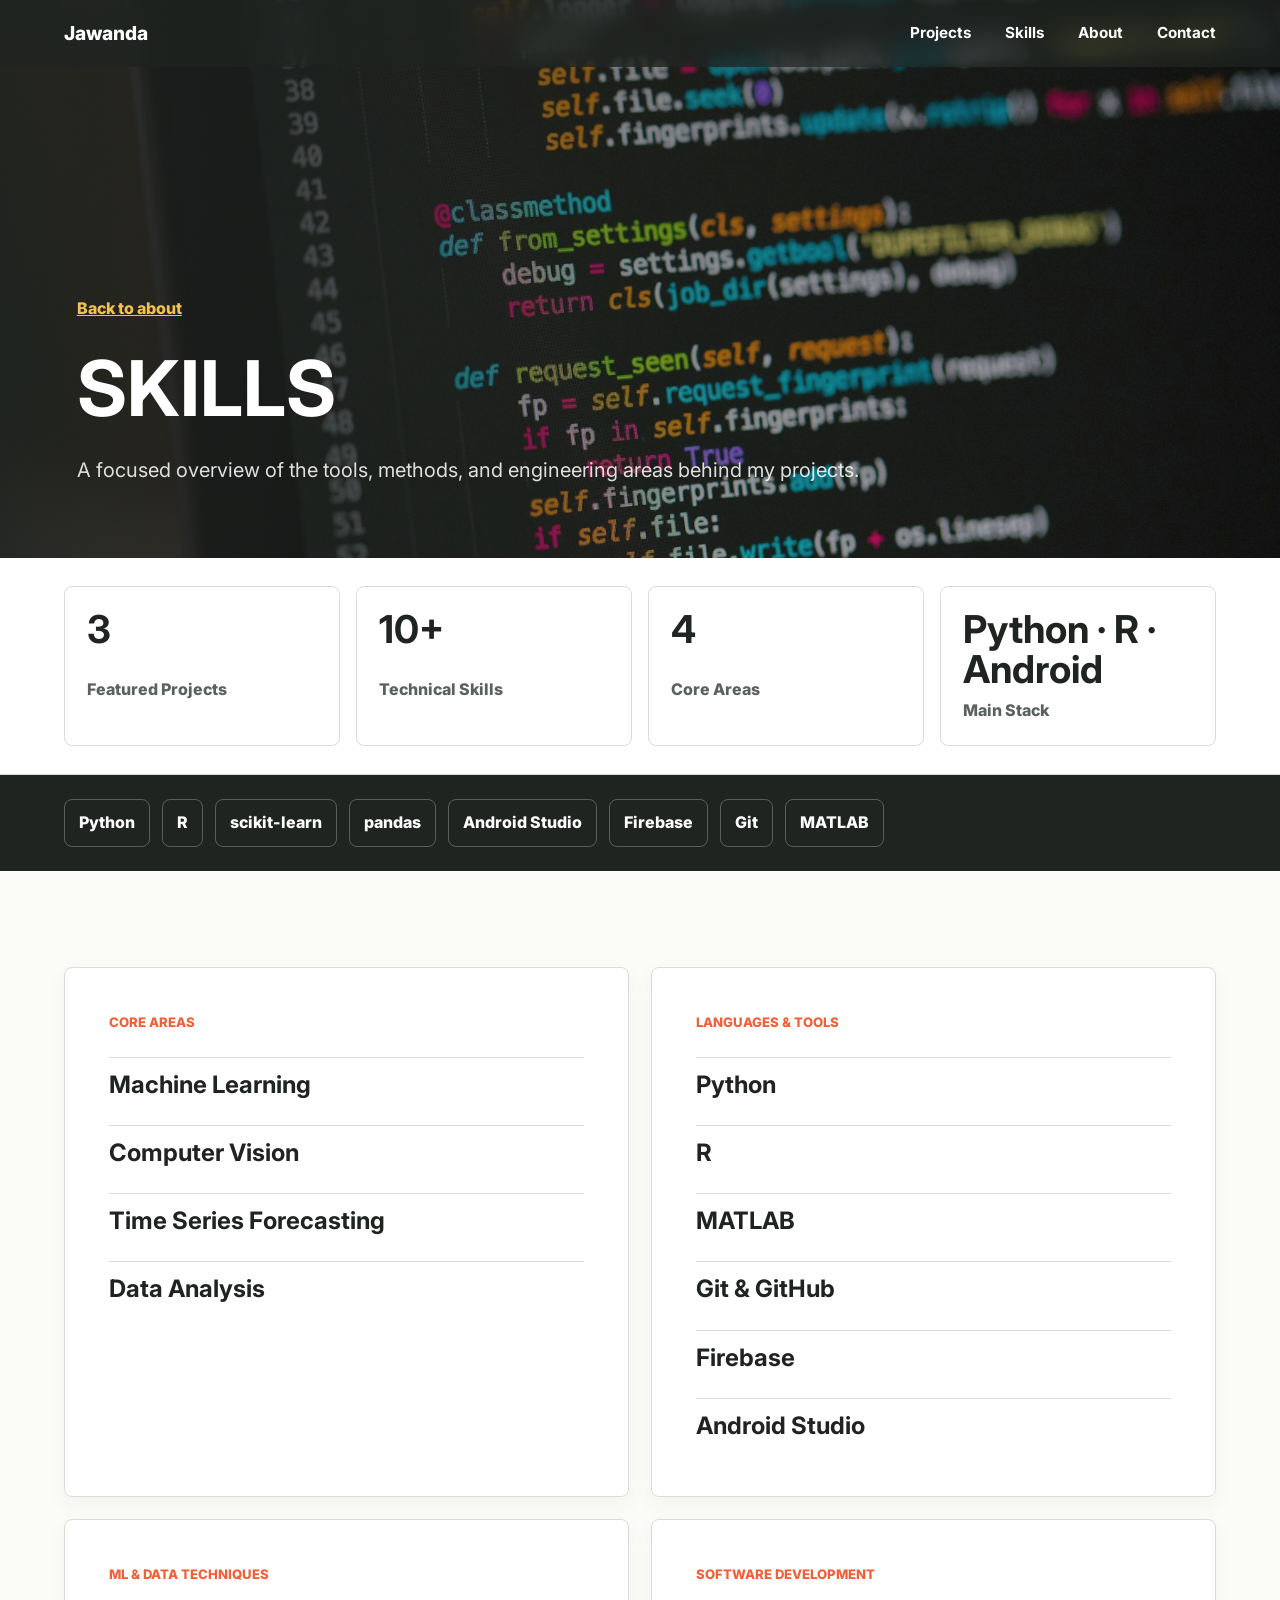
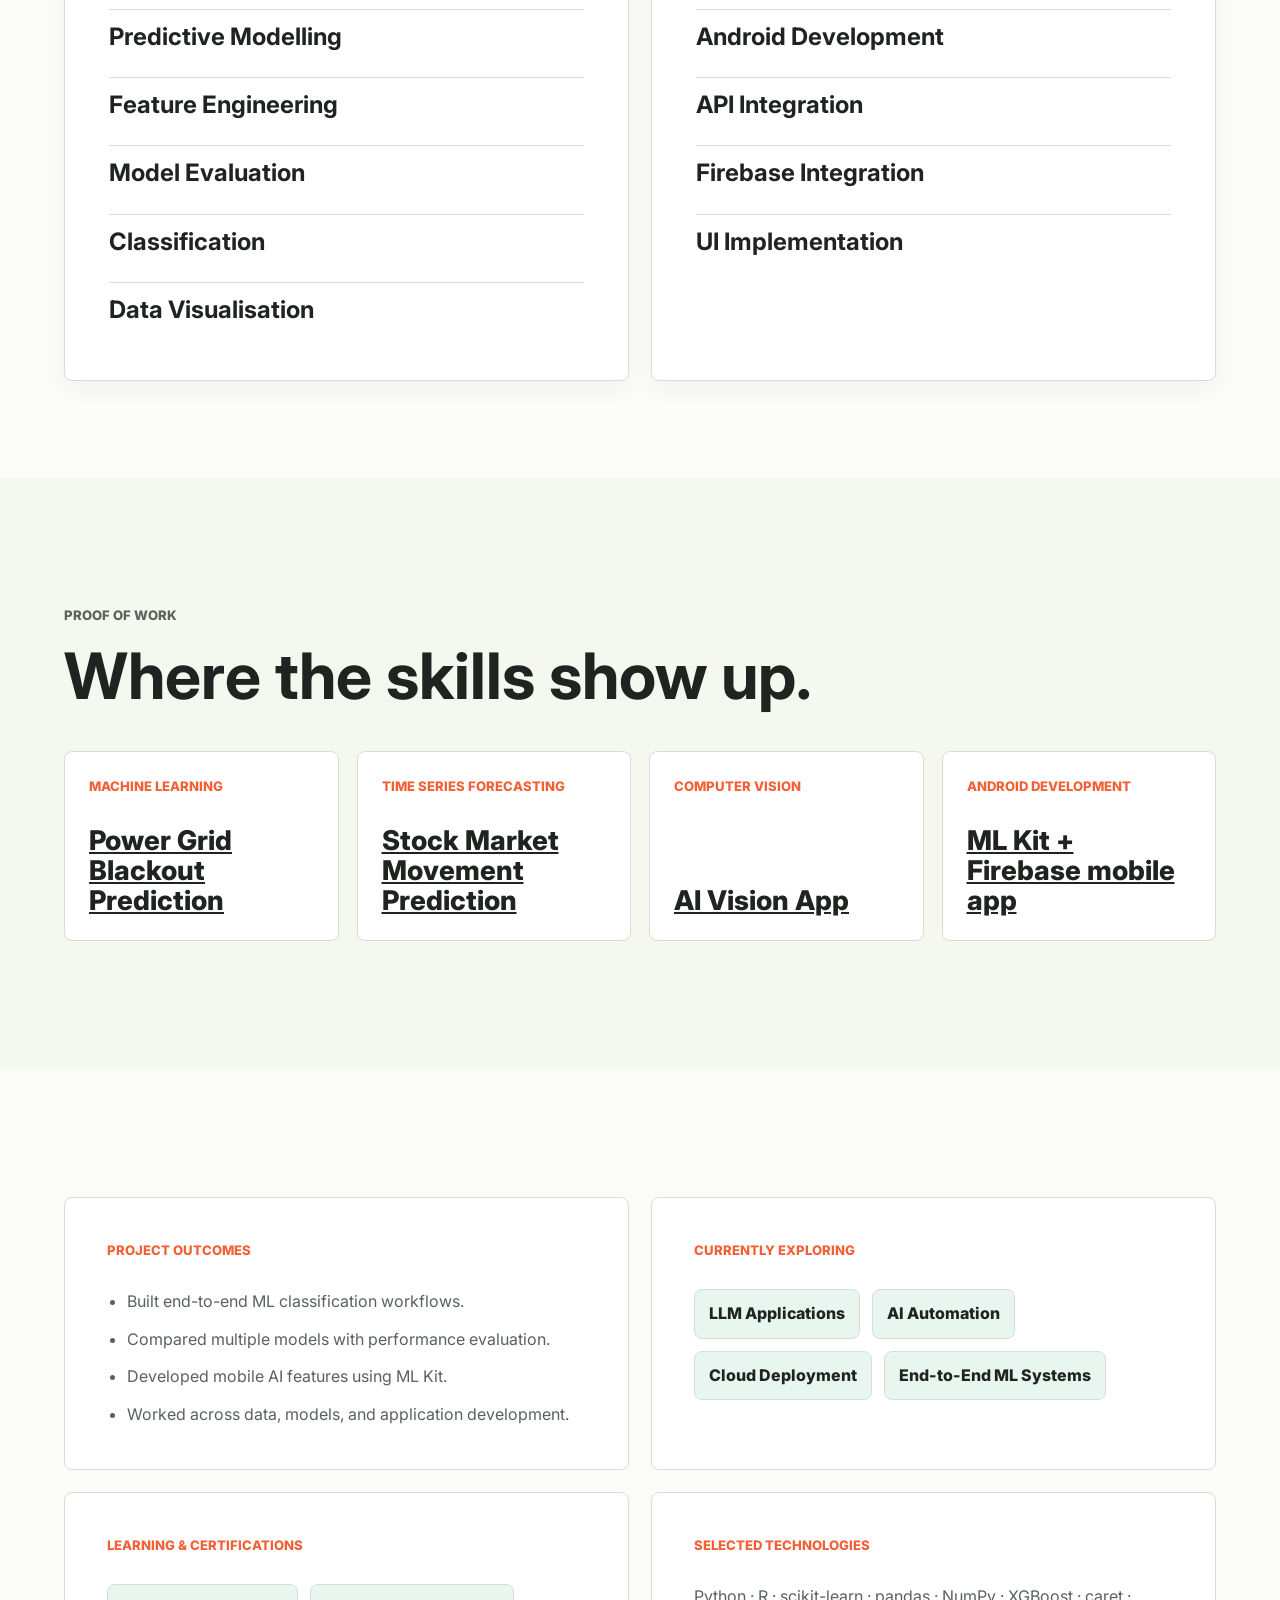
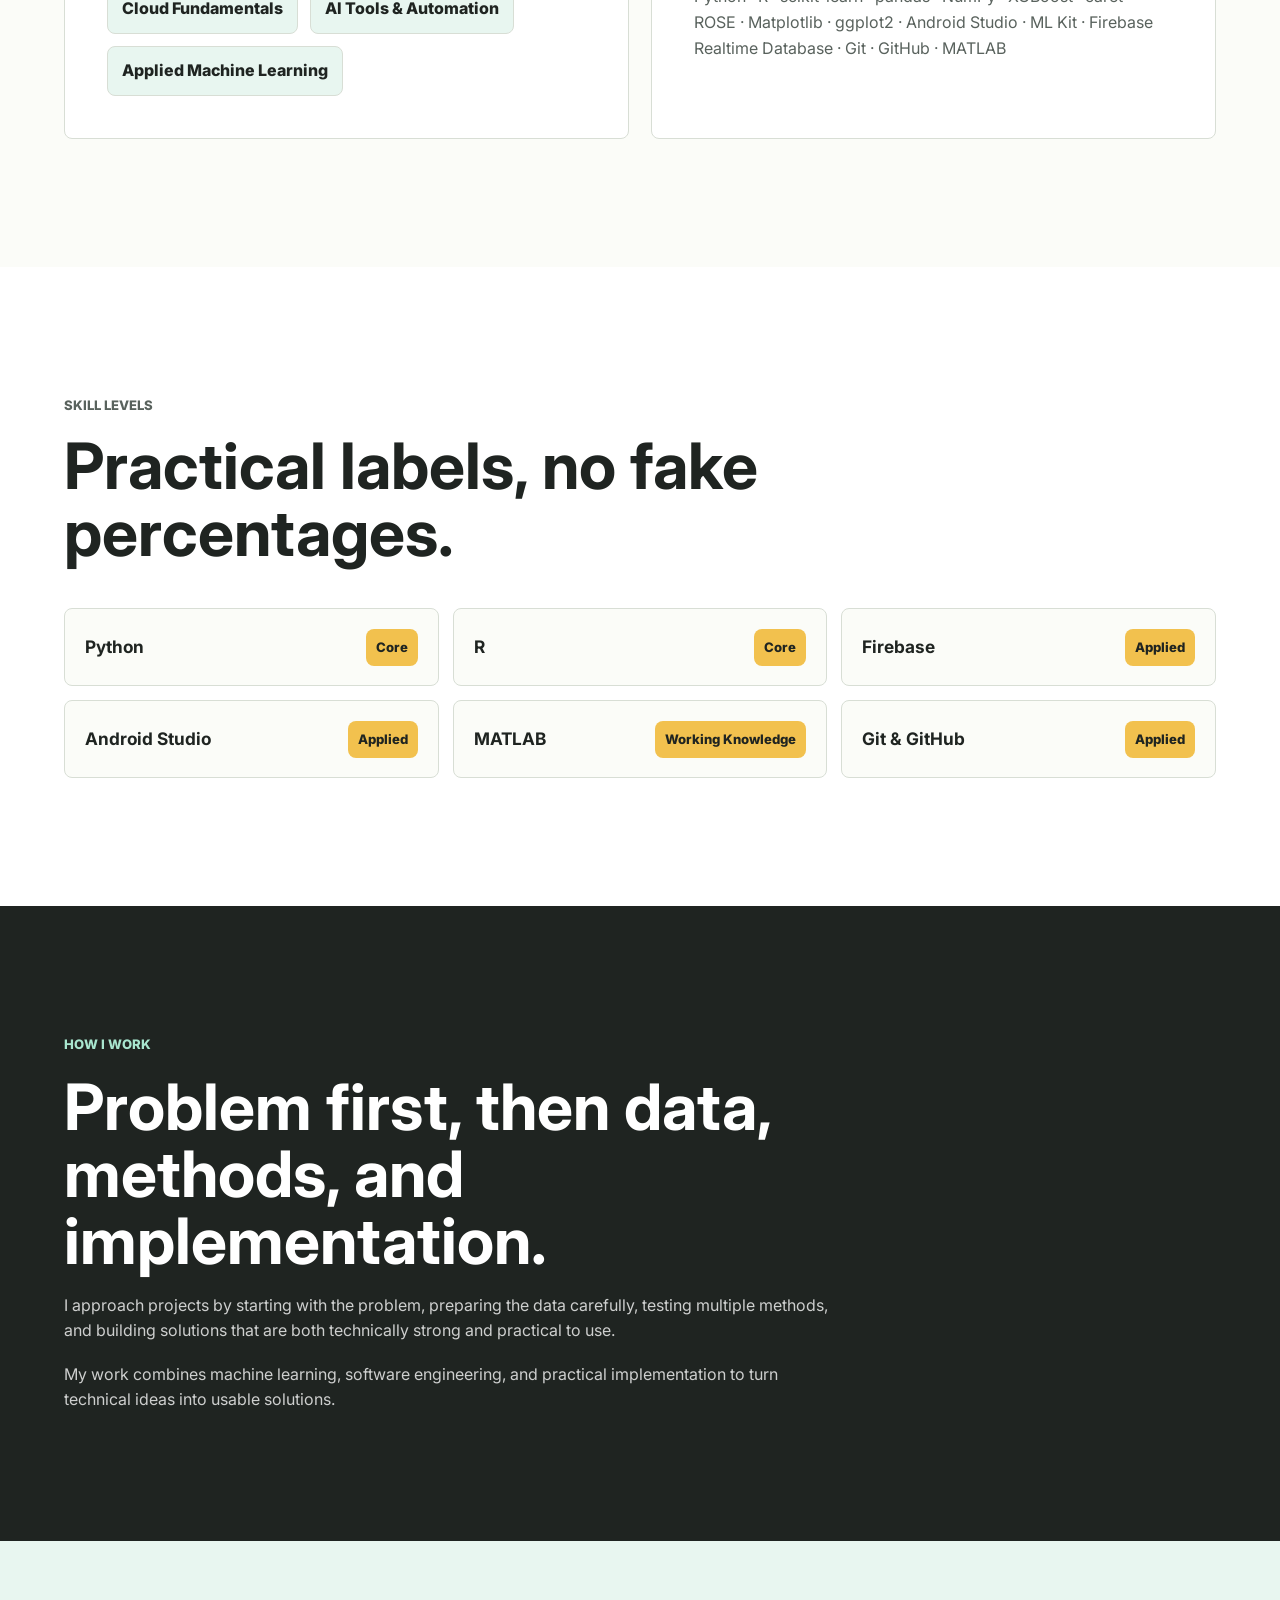
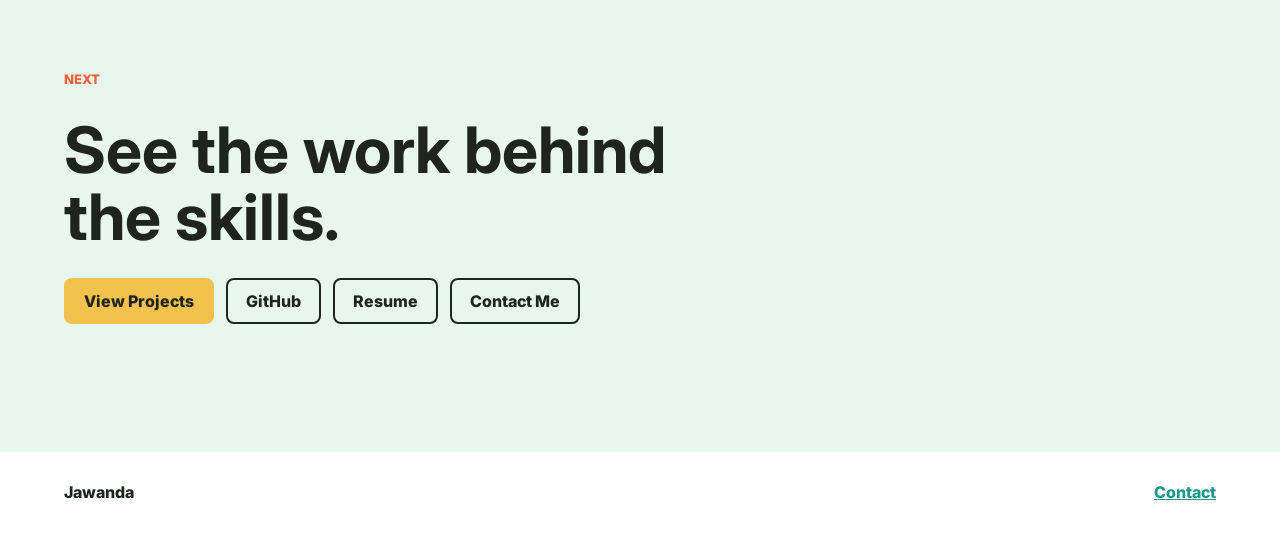
==== commit 754bf11e: "Added The Resume and Change in Skills Page" ====
--- a/skills.html
+++ b/skills.html
@@ -34,8 +34,7 @@
       <section class="skills-hero">
         <div class="skills-hero-content">
           <a class="back-link" href="index.html#about">Back to about</a>
-          <p class="eyebrow">Skills</p>
-          <h1>Technical skills across machine learning, data, and software engineering.</h1>
+          <h1>SKILLS</h1>
           <p class="hero-text">
             A focused overview of the tools, methods, and engineering areas behind my projects.
           </p>
